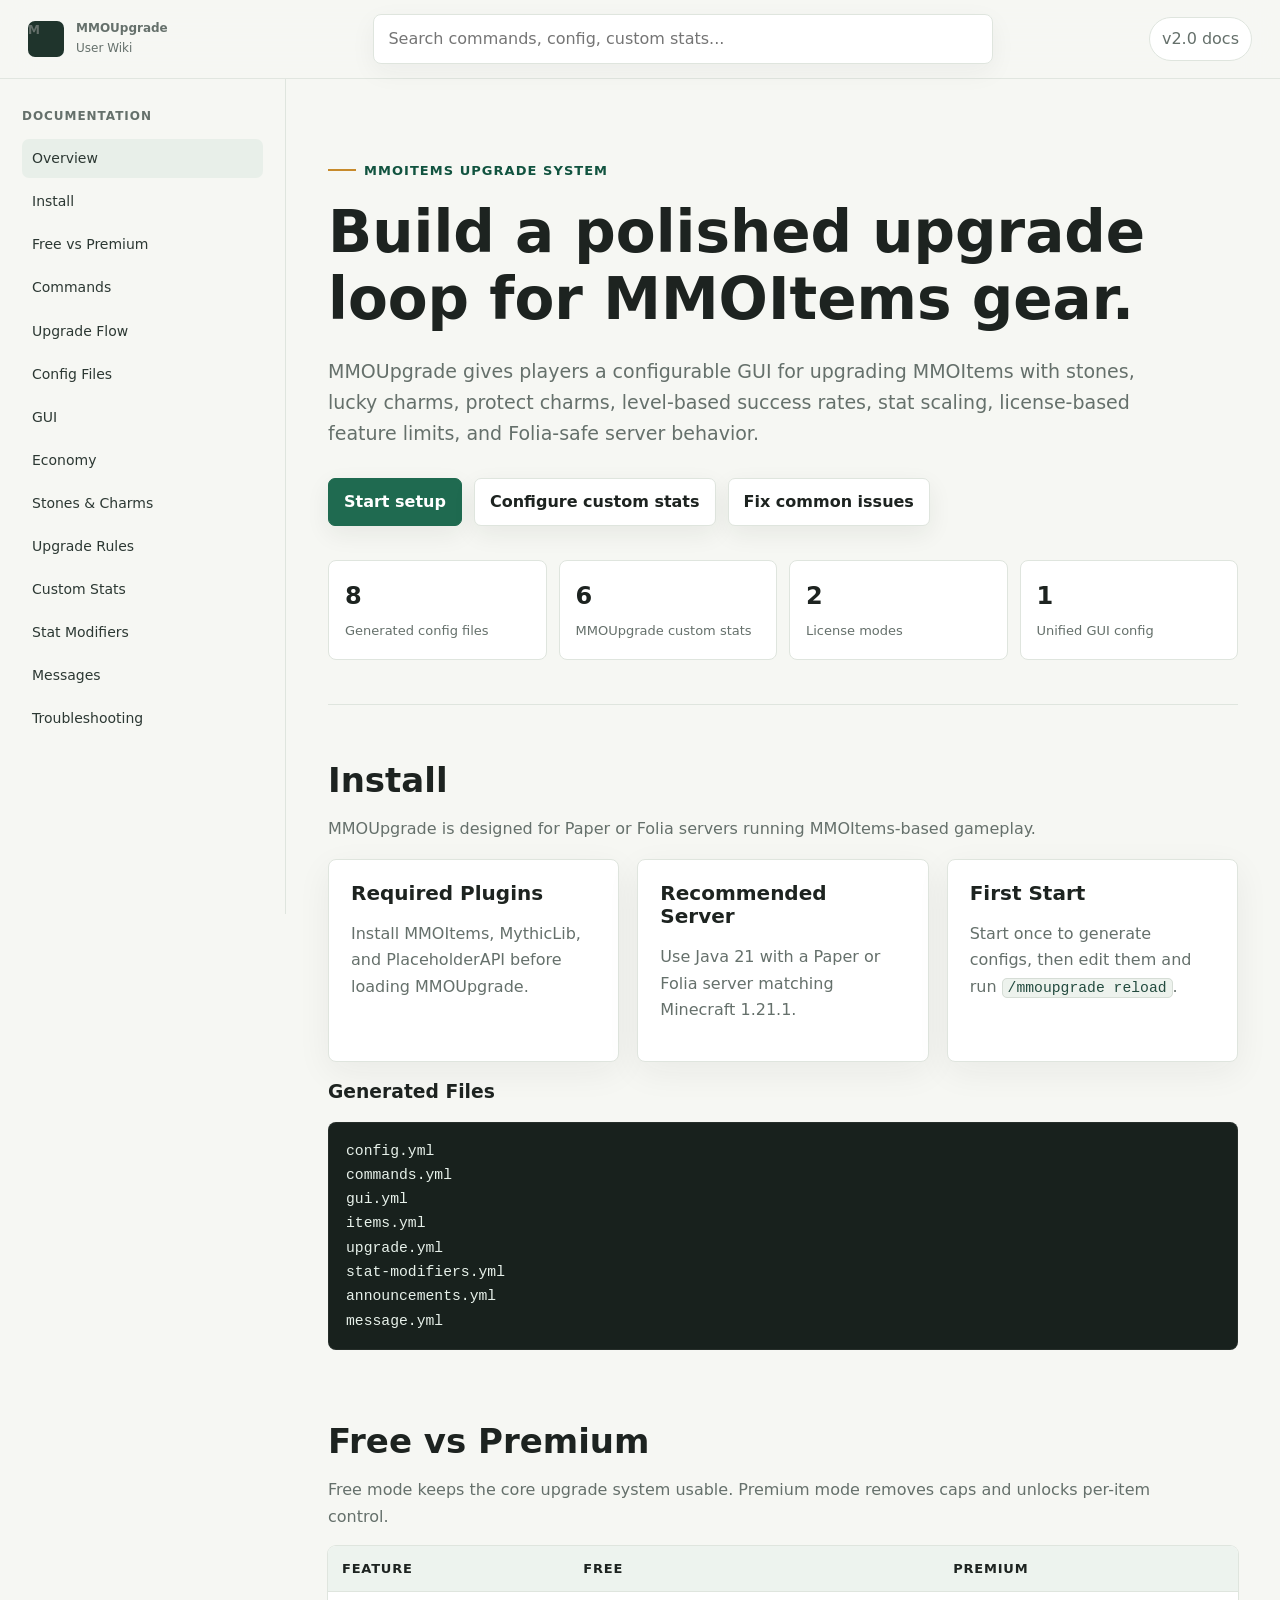
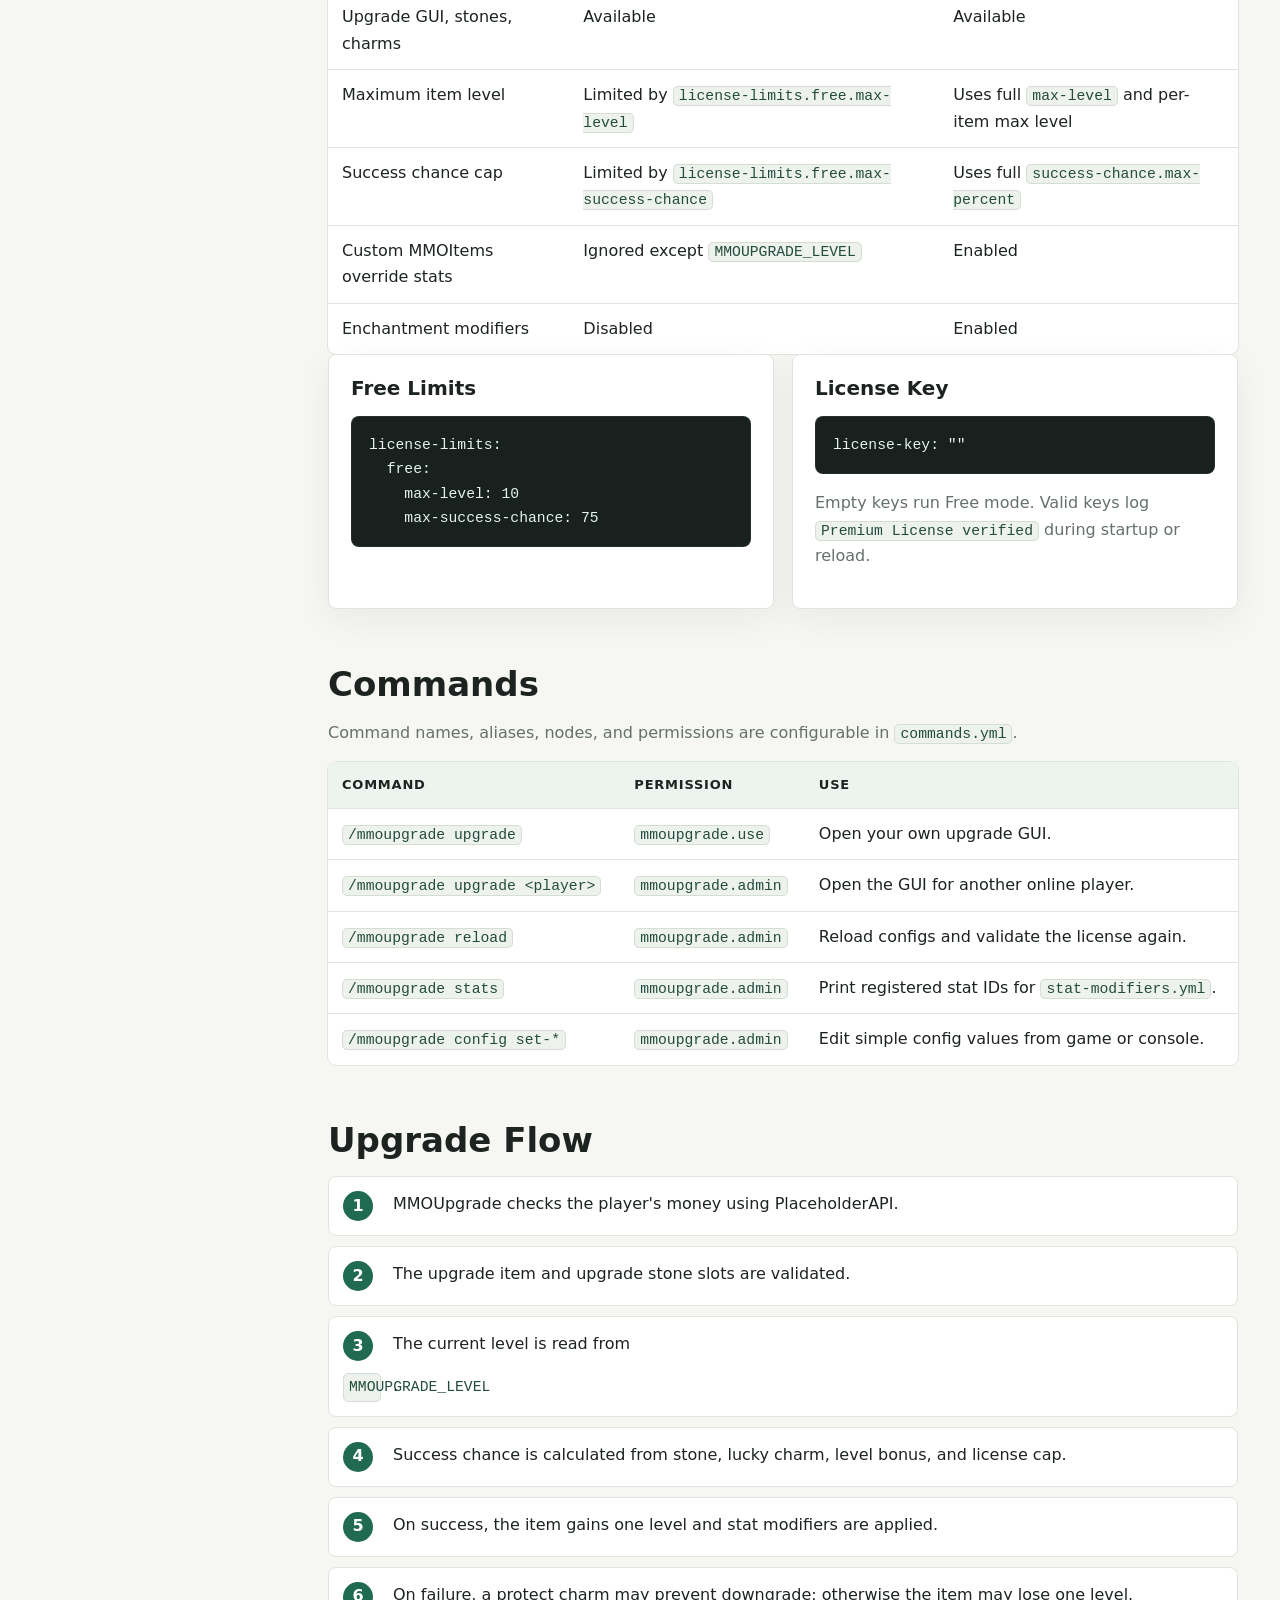
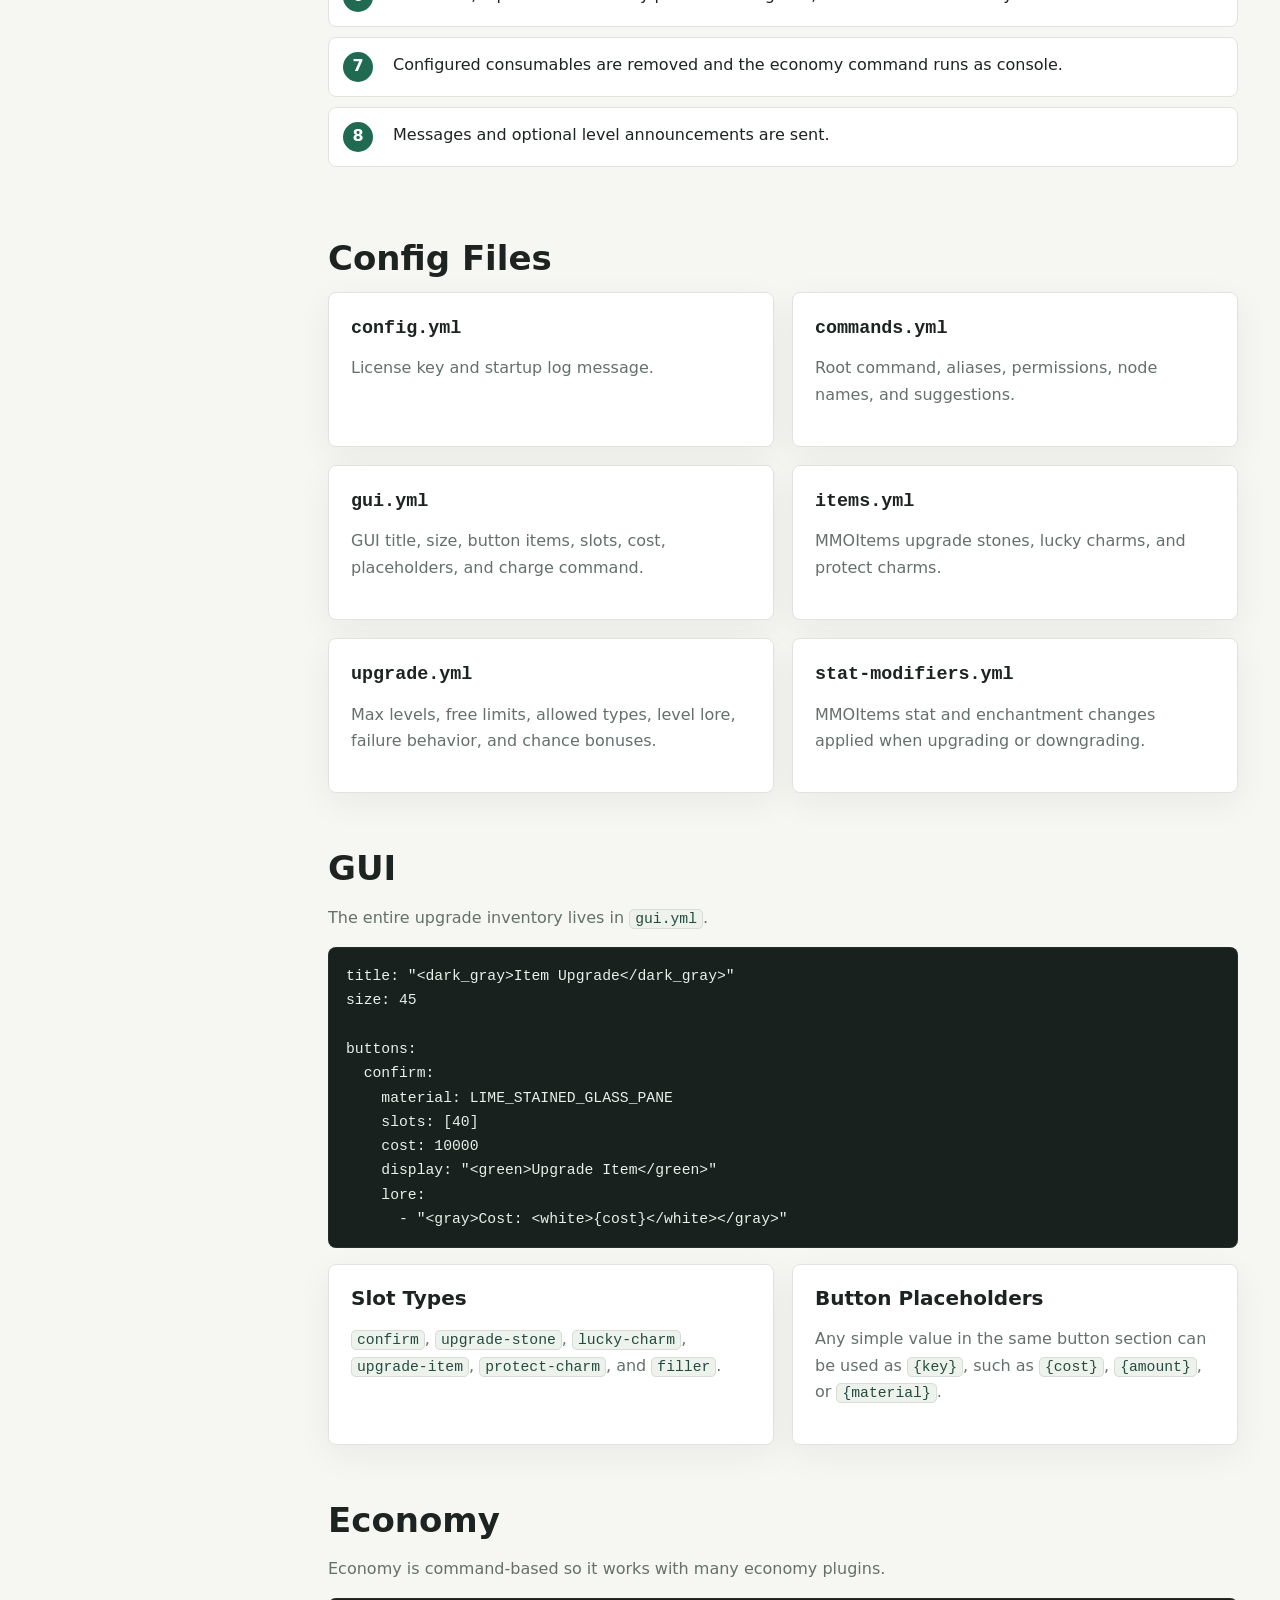
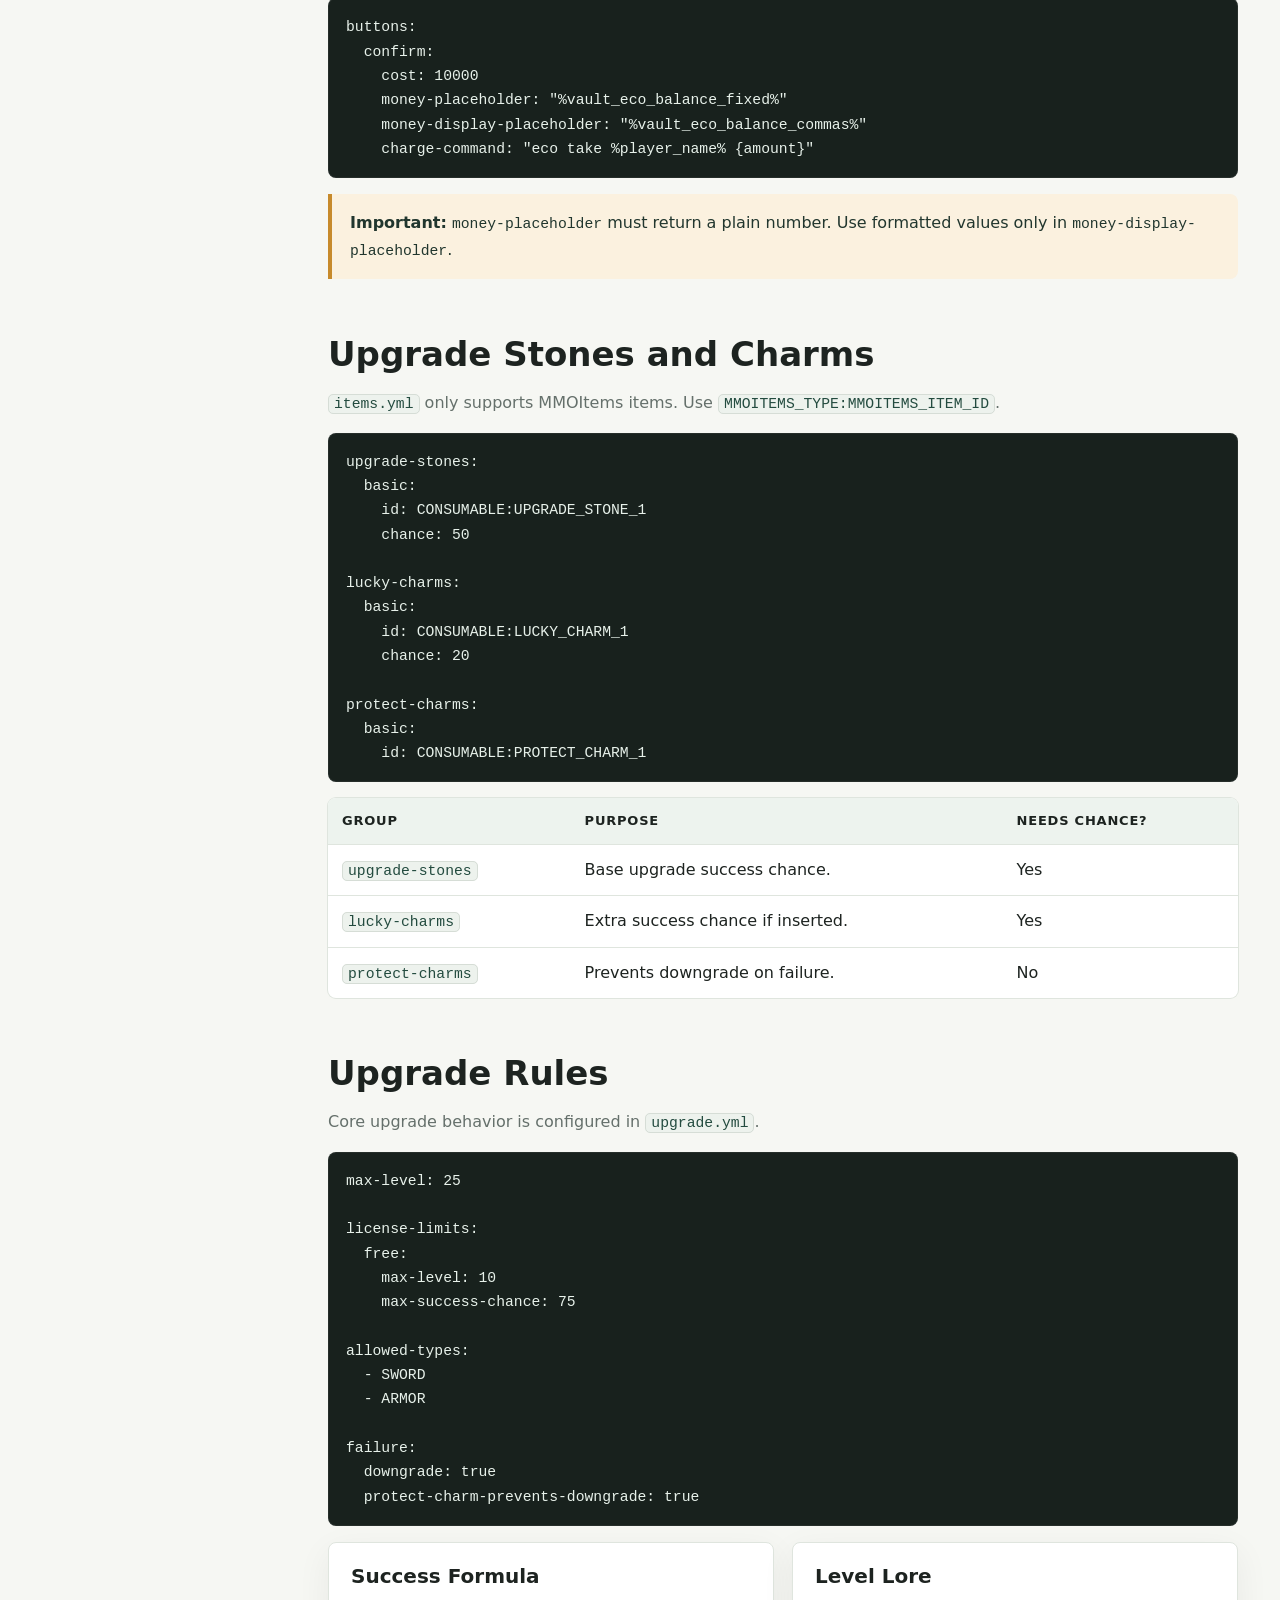
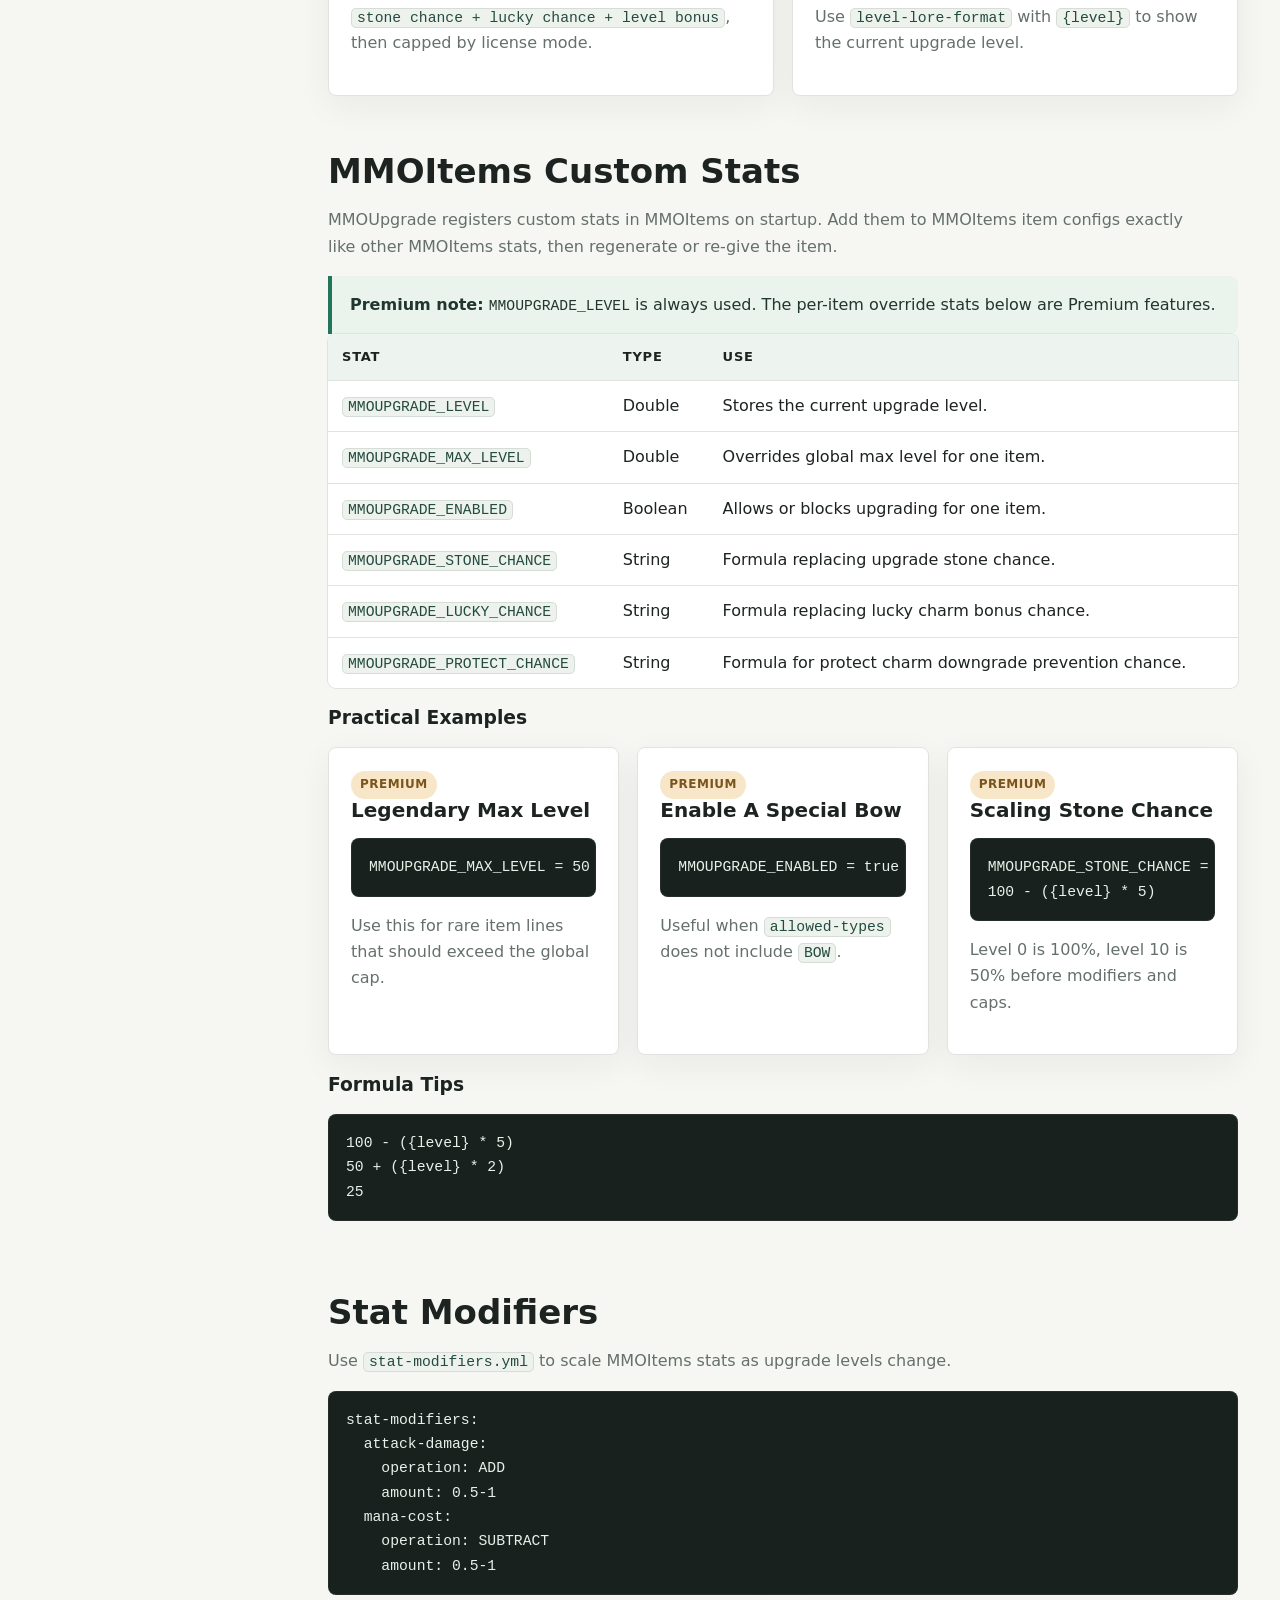
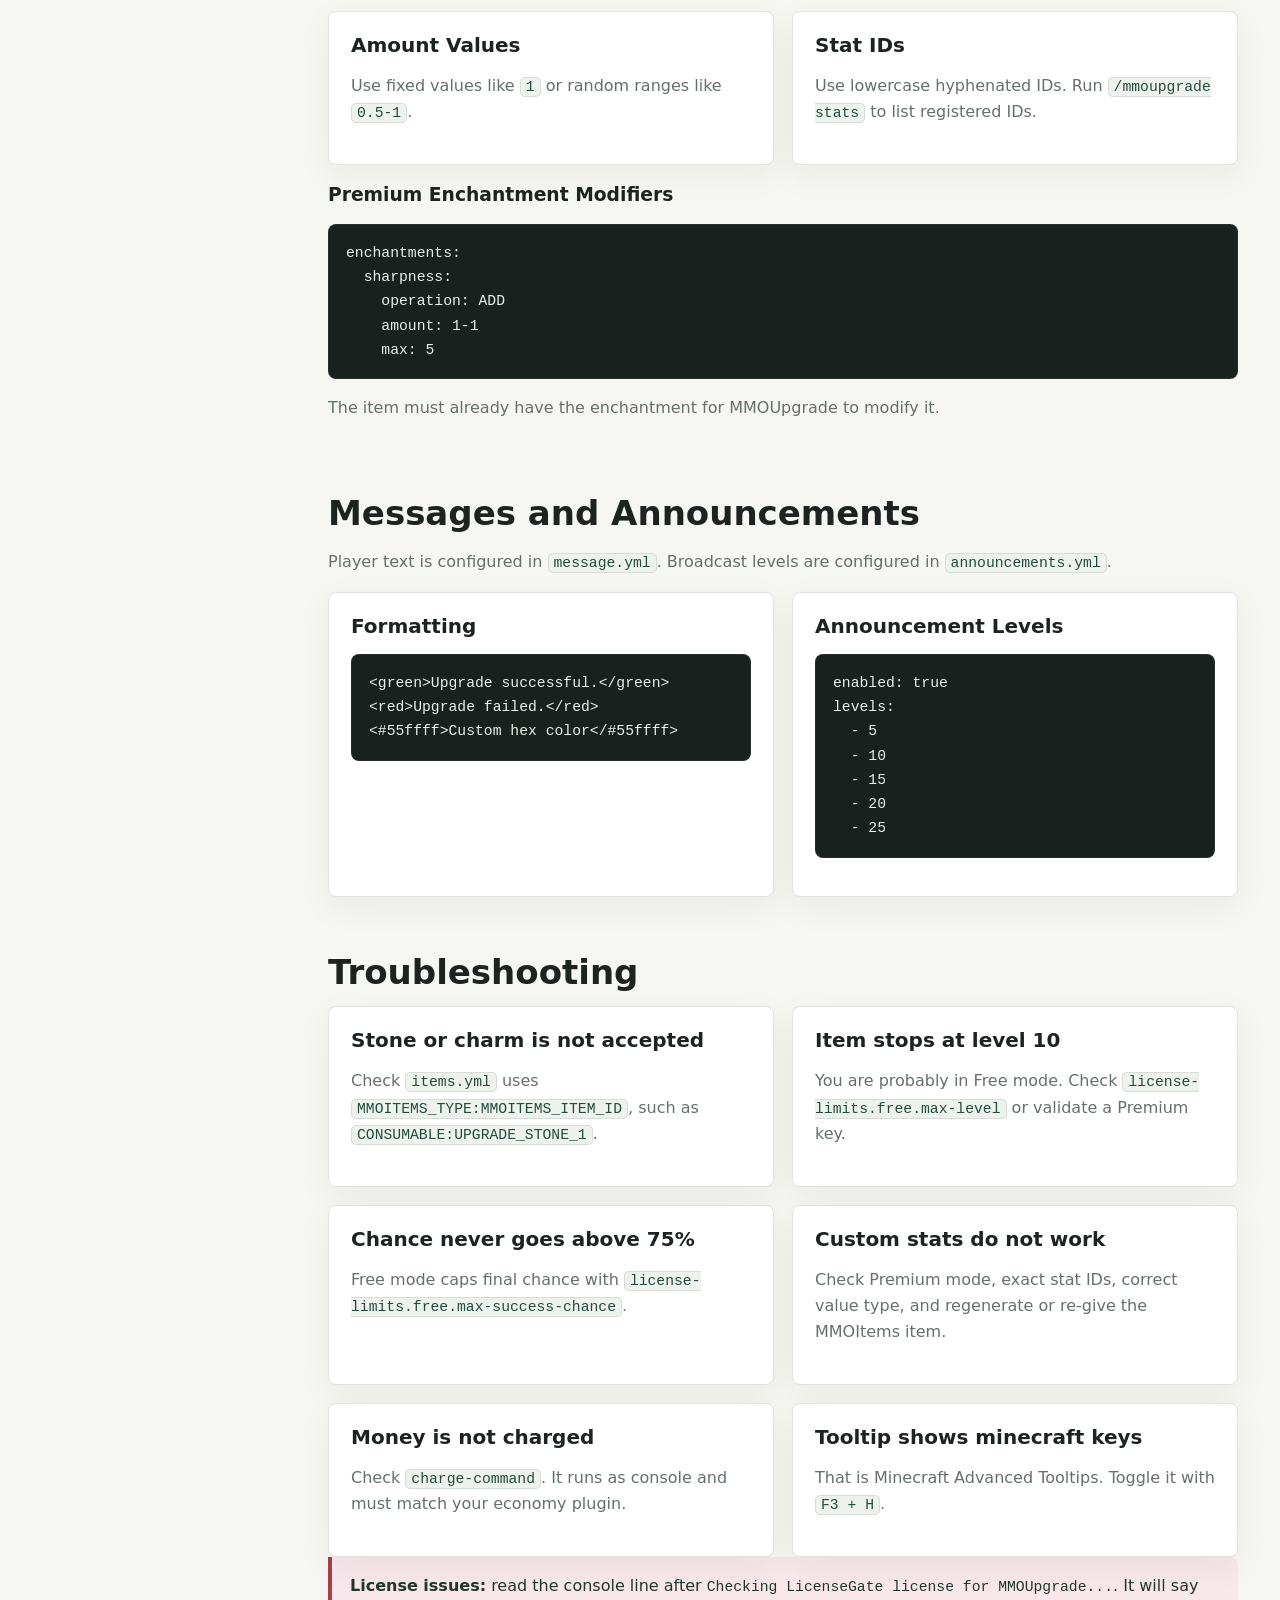
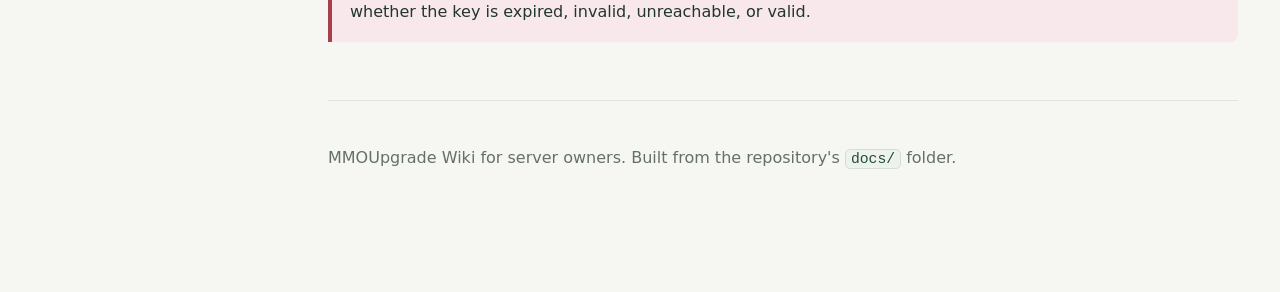
==== docs/index.html @ 3734b948 "Add files via upload" ====
<!doctype html>
<html lang="en">
  <head>
    <meta charset="utf-8" />
    <meta name="viewport" content="width=device-width, initial-scale=1" />
    <title>MMOUpgrade Wiki</title>
    <meta name="description" content="A polished user wiki for MMOUpgrade, the MMOItems upgrade plugin for Paper and Folia." />
    <link rel="stylesheet" href="./styles.css" />
  </head>
  <body>
    <header class="topbar">
      <a class="brand" href="#overview" aria-label="MMOUpgrade Wiki home">
        <span class="mark">M</span>
        <span>
          <strong>MMOUpgrade</strong>
          <span>User Wiki</span>
        </span>
      </a>

      <label class="search">
        <span class="hidden">Search wiki</span>
        <input id="search" type="search" placeholder="Search commands, config, custom stats..." />
      </label>

      <span class="version">v2.0 docs</span>
    </header>

    <div class="layout">
      <aside class="sidebar" aria-label="Wiki navigation">
        <p class="nav-title">Documentation</p>
        <nav class="nav">
          <a href="#overview">Overview</a>
          <a href="#install">Install</a>
          <a href="#license">Free vs Premium</a>
          <a href="#commands">Commands</a>
          <a href="#flow">Upgrade Flow</a>
          <a href="#config">Config Files</a>
          <a href="#gui">GUI</a>
          <a href="#economy">Economy</a>
          <a href="#items">Stones & Charms</a>
          <a href="#rules">Upgrade Rules</a>
          <a href="#custom-stats">Custom Stats</a>
          <a href="#modifiers">Stat Modifiers</a>
          <a href="#messages">Messages</a>
          <a href="#troubleshooting">Troubleshooting</a>
        </nav>
      </aside>

      <main class="content">
        <section id="overview" class="hero" data-search-section>
          <span class="eyebrow">MMOItems Upgrade System</span>
          <h1>Build a polished upgrade loop for MMOItems gear.</h1>
          <p class="lead">
            MMOUpgrade gives players a configurable GUI for upgrading MMOItems with stones, lucky charms,
            protect charms, level-based success rates, stat scaling, license-based feature limits, and Folia-safe
            server behavior.
          </p>
          <div class="hero-actions">
            <a class="button primary" href="#install">Start setup</a>
            <a class="button" href="#custom-stats">Configure custom stats</a>
            <a class="button" href="#troubleshooting">Fix common issues</a>
          </div>

          <div class="statline" aria-label="Feature summary">
            <div class="metric">
              <strong>8</strong>
              <span>Generated config files</span>
            </div>
            <div class="metric">
              <strong>6</strong>
              <span>MMOUpgrade custom stats</span>
            </div>
            <div class="metric">
              <strong>2</strong>
              <span>License modes</span>
            </div>
            <div class="metric">
              <strong>1</strong>
              <span>Unified GUI config</span>
            </div>
          </div>
        </section>

        <section id="install" class="section" data-search-section>
          <h2>Install</h2>
          <p>MMOUpgrade is designed for Paper or Folia servers running MMOItems-based gameplay.</p>

          <div class="grid three">
            <article class="card">
              <h3>Required Plugins</h3>
              <p>Install MMOItems, MythicLib, and PlaceholderAPI before loading MMOUpgrade.</p>
            </article>
            <article class="card">
              <h3>Recommended Server</h3>
              <p>Use Java 21 with a Paper or Folia server matching Minecraft 1.21.1.</p>
            </article>
            <article class="card">
              <h3>First Start</h3>
              <p>Start once to generate configs, then edit them and run <code>/mmoupgrade reload</code>.</p>
            </article>
          </div>

          <h3>Generated Files</h3>
          <pre><code>config.yml
commands.yml
gui.yml
items.yml
upgrade.yml
stat-modifiers.yml
announcements.yml
message.yml</code></pre>
        </section>

        <section id="license" class="section" data-search-section>
          <h2>Free vs Premium</h2>
          <p>Free mode keeps the core upgrade system usable. Premium mode removes caps and unlocks per-item control.</p>

          <table class="feature-table">
            <thead>
              <tr>
                <th>Feature</th>
                <th>Free</th>
                <th>Premium</th>
              </tr>
            </thead>
            <tbody>
              <tr>
                <td>Upgrade GUI, stones, charms</td>
                <td>Available</td>
                <td>Available</td>
              </tr>
              <tr>
                <td>Maximum item level</td>
                <td>Limited by <code>license-limits.free.max-level</code></td>
                <td>Uses full <code>max-level</code> and per-item max level</td>
              </tr>
              <tr>
                <td>Success chance cap</td>
                <td>Limited by <code>license-limits.free.max-success-chance</code></td>
                <td>Uses full <code>success-chance.max-percent</code></td>
              </tr>
              <tr>
                <td>Custom MMOItems override stats</td>
                <td>Ignored except <code>MMOUPGRADE_LEVEL</code></td>
                <td>Enabled</td>
              </tr>
              <tr>
                <td>Enchantment modifiers</td>
                <td>Disabled</td>
                <td>Enabled</td>
              </tr>
            </tbody>
          </table>

          <div class="grid two">
            <div class="card">
              <h3>Free Limits</h3>
              <pre><code>license-limits:
  free:
    max-level: 10
    max-success-chance: 75</code></pre>
            </div>
            <div class="card">
              <h3>License Key</h3>
              <pre><code>license-key: ""</code></pre>
              <p>Empty keys run Free mode. Valid keys log <code>Premium License verified</code> during startup or reload.</p>
            </div>
          </div>
        </section>

        <section id="commands" class="section" data-search-section>
          <h2>Commands</h2>
          <p>Command names, aliases, nodes, and permissions are configurable in <code>commands.yml</code>.</p>

          <table>
            <thead>
              <tr>
                <th>Command</th>
                <th>Permission</th>
                <th>Use</th>
              </tr>
            </thead>
            <tbody>
              <tr>
                <td><code>/mmoupgrade upgrade</code></td>
                <td><code>mmoupgrade.use</code></td>
                <td>Open your own upgrade GUI.</td>
              </tr>
              <tr>
                <td><code>/mmoupgrade upgrade &lt;player&gt;</code></td>
                <td><code>mmoupgrade.admin</code></td>
                <td>Open the GUI for another online player.</td>
              </tr>
              <tr>
                <td><code>/mmoupgrade reload</code></td>
                <td><code>mmoupgrade.admin</code></td>
                <td>Reload configs and validate the license again.</td>
              </tr>
              <tr>
                <td><code>/mmoupgrade stats</code></td>
                <td><code>mmoupgrade.admin</code></td>
                <td>Print registered stat IDs for <code>stat-modifiers.yml</code>.</td>
              </tr>
              <tr>
                <td><code>/mmoupgrade config set-*</code></td>
                <td><code>mmoupgrade.admin</code></td>
                <td>Edit simple config values from game or console.</td>
              </tr>
            </tbody>
          </table>
        </section>

        <section id="flow" class="section" data-search-section>
          <h2>Upgrade Flow</h2>
          <ol class="flow">
            <li>MMOUpgrade checks the player's money using PlaceholderAPI.</li>
            <li>The upgrade item and upgrade stone slots are validated.</li>
            <li>The current level is read from <code>MMOUPGRADE_LEVEL</code>.</li>
            <li>Success chance is calculated from stone, lucky charm, level bonus, and license cap.</li>
            <li>On success, the item gains one level and stat modifiers are applied.</li>
            <li>On failure, a protect charm may prevent downgrade; otherwise the item may lose one level.</li>
            <li>Configured consumables are removed and the economy command runs as console.</li>
            <li>Messages and optional level announcements are sent.</li>
          </ol>
        </section>

        <section id="config" class="section" data-search-section>
          <h2>Config Files</h2>
          <div class="grid two">
            <article class="card"><h3><code>config.yml</code></h3><p>License key and startup log message.</p></article>
            <article class="card"><h3><code>commands.yml</code></h3><p>Root command, aliases, permissions, node names, and suggestions.</p></article>
            <article class="card"><h3><code>gui.yml</code></h3><p>GUI title, size, button items, slots, cost, placeholders, and charge command.</p></article>
            <article class="card"><h3><code>items.yml</code></h3><p>MMOItems upgrade stones, lucky charms, and protect charms.</p></article>
            <article class="card"><h3><code>upgrade.yml</code></h3><p>Max levels, free limits, allowed types, level lore, failure behavior, and chance bonuses.</p></article>
            <article class="card"><h3><code>stat-modifiers.yml</code></h3><p>MMOItems stat and enchantment changes applied when upgrading or downgrading.</p></article>
          </div>
        </section>

        <section id="gui" class="section" data-search-section>
          <h2>GUI</h2>
          <p>The entire upgrade inventory lives in <code>gui.yml</code>.</p>
          <pre><code>title: "&lt;dark_gray&gt;Item Upgrade&lt;/dark_gray&gt;"
size: 45

buttons:
  confirm:
    material: LIME_STAINED_GLASS_PANE
    slots: [40]
    cost: 10000
    display: "&lt;green&gt;Upgrade Item&lt;/green&gt;"
    lore:
      - "&lt;gray&gt;Cost: &lt;white&gt;{cost}&lt;/white&gt;&lt;/gray&gt;"</code></pre>

          <div class="grid two">
            <article class="card">
              <h3>Slot Types</h3>
              <p><code>confirm</code>, <code>upgrade-stone</code>, <code>lucky-charm</code>, <code>upgrade-item</code>, <code>protect-charm</code>, and <code>filler</code>.</p>
            </article>
            <article class="card">
              <h3>Button Placeholders</h3>
              <p>Any simple value in the same button section can be used as <code>{key}</code>, such as <code>{cost}</code>, <code>{amount}</code>, or <code>{material}</code>.</p>
            </article>
          </div>
        </section>

        <section id="economy" class="section" data-search-section>
          <h2>Economy</h2>
          <p>Economy is command-based so it works with many economy plugins.</p>
          <pre><code>buttons:
  confirm:
    cost: 10000
    money-placeholder: "%vault_eco_balance_fixed%"
    money-display-placeholder: "%vault_eco_balance_commas%"
    charge-command: "eco take %player_name% {amount}"</code></pre>
          <div class="callout gold">
            <strong>Important:</strong> <code>money-placeholder</code> must return a plain number. Use formatted values
            only in <code>money-display-placeholder</code>.
          </div>
        </section>

        <section id="items" class="section" data-search-section>
          <h2>Upgrade Stones and Charms</h2>
          <p><code>items.yml</code> only supports MMOItems items. Use <code>MMOITEMS_TYPE:MMOITEMS_ITEM_ID</code>.</p>
          <pre><code>upgrade-stones:
  basic:
    id: CONSUMABLE:UPGRADE_STONE_1
    chance: 50

lucky-charms:
  basic:
    id: CONSUMABLE:LUCKY_CHARM_1
    chance: 20

protect-charms:
  basic:
    id: CONSUMABLE:PROTECT_CHARM_1</code></pre>

          <table>
            <thead><tr><th>Group</th><th>Purpose</th><th>Needs Chance?</th></tr></thead>
            <tbody>
              <tr><td><code>upgrade-stones</code></td><td>Base upgrade success chance.</td><td>Yes</td></tr>
              <tr><td><code>lucky-charms</code></td><td>Extra success chance if inserted.</td><td>Yes</td></tr>
              <tr><td><code>protect-charms</code></td><td>Prevents downgrade on failure.</td><td>No</td></tr>
            </tbody>
          </table>
        </section>

        <section id="rules" class="section" data-search-section>
          <h2>Upgrade Rules</h2>
          <p>Core upgrade behavior is configured in <code>upgrade.yml</code>.</p>
          <pre><code>max-level: 25

license-limits:
  free:
    max-level: 10
    max-success-chance: 75

allowed-types:
  - SWORD
  - ARMOR

failure:
  downgrade: true
  protect-charm-prevents-downgrade: true</code></pre>
          <div class="grid two">
            <div class="card"><h3>Success Formula</h3><p><code>stone chance + lucky chance + level bonus</code>, then capped by license mode.</p></div>
            <div class="card"><h3>Level Lore</h3><p>Use <code>level-lore-format</code> with <code>{level}</code> to show the current upgrade level.</p></div>
          </div>
        </section>

        <section id="custom-stats" class="section" data-search-section>
          <h2>MMOItems Custom Stats</h2>
          <p>MMOUpgrade registers custom stats in MMOItems on startup. Add them to MMOItems item configs exactly like other MMOItems stats, then regenerate or re-give the item.</p>
          <div class="callout">
            <strong>Premium note:</strong> <code>MMOUPGRADE_LEVEL</code> is always used. The per-item override stats below are Premium features.
          </div>

          <table>
            <thead><tr><th>Stat</th><th>Type</th><th>Use</th></tr></thead>
            <tbody>
              <tr><td><code>MMOUPGRADE_LEVEL</code></td><td>Double</td><td>Stores the current upgrade level.</td></tr>
              <tr><td><code>MMOUPGRADE_MAX_LEVEL</code></td><td>Double</td><td>Overrides global max level for one item.</td></tr>
              <tr><td><code>MMOUPGRADE_ENABLED</code></td><td>Boolean</td><td>Allows or blocks upgrading for one item.</td></tr>
              <tr><td><code>MMOUPGRADE_STONE_CHANCE</code></td><td>String</td><td>Formula replacing upgrade stone chance.</td></tr>
              <tr><td><code>MMOUPGRADE_LUCKY_CHANCE</code></td><td>String</td><td>Formula replacing lucky charm bonus chance.</td></tr>
              <tr><td><code>MMOUPGRADE_PROTECT_CHANCE</code></td><td>String</td><td>Formula for protect charm downgrade prevention chance.</td></tr>
            </tbody>
          </table>

          <h3>Practical Examples</h3>
          <div class="grid three">
            <article class="card">
              <span class="badge">Premium</span>
              <h3>Legendary Max Level</h3>
              <pre><code>MMOUPGRADE_MAX_LEVEL = 50</code></pre>
              <p>Use this for rare item lines that should exceed the global cap.</p>
            </article>
            <article class="card">
              <span class="badge">Premium</span>
              <h3>Enable A Special Bow</h3>
              <pre><code>MMOUPGRADE_ENABLED = true</code></pre>
              <p>Useful when <code>allowed-types</code> does not include <code>BOW</code>.</p>
            </article>
            <article class="card">
              <span class="badge">Premium</span>
              <h3>Scaling Stone Chance</h3>
              <pre><code>MMOUPGRADE_STONE_CHANCE =
100 - ({level} * 5)</code></pre>
              <p>Level 0 is 100%, level 10 is 50% before modifiers and caps.</p>
            </article>
          </div>

          <h3>Formula Tips</h3>
          <pre><code>100 - ({level} * 5)
50 + ({level} * 2)
25</code></pre>
        </section>

        <section id="modifiers" class="section" data-search-section>
          <h2>Stat Modifiers</h2>
          <p>Use <code>stat-modifiers.yml</code> to scale MMOItems stats as upgrade levels change.</p>
          <pre><code>stat-modifiers:
  attack-damage:
    operation: ADD
    amount: 0.5-1
  mana-cost:
    operation: SUBTRACT
    amount: 0.5-1</code></pre>
          <div class="grid two">
            <article class="card"><h3>Amount Values</h3><p>Use fixed values like <code>1</code> or random ranges like <code>0.5-1</code>.</p></article>
            <article class="card"><h3>Stat IDs</h3><p>Use lowercase hyphenated IDs. Run <code>/mmoupgrade stats</code> to list registered IDs.</p></article>
          </div>
          <h3>Premium Enchantment Modifiers</h3>
          <pre><code>enchantments:
  sharpness:
    operation: ADD
    amount: 1-1
    max: 5</code></pre>
          <p>The item must already have the enchantment for MMOUpgrade to modify it.</p>
        </section>

        <section id="messages" class="section" data-search-section>
          <h2>Messages and Announcements</h2>
          <p>Player text is configured in <code>message.yml</code>. Broadcast levels are configured in <code>announcements.yml</code>.</p>
          <div class="grid two">
            <div class="card">
              <h3>Formatting</h3>
              <pre><code>&lt;green&gt;Upgrade successful.&lt;/green&gt;
&lt;red&gt;Upgrade failed.&lt;/red&gt;
&lt;#55ffff&gt;Custom hex color&lt;/#55ffff&gt;</code></pre>
            </div>
            <div class="card">
              <h3>Announcement Levels</h3>
              <pre><code>enabled: true
levels:
  - 5
  - 10
  - 15
  - 20
  - 25</code></pre>
            </div>
          </div>
        </section>

        <section id="troubleshooting" class="section" data-search-section>
          <h2>Troubleshooting</h2>
          <div class="grid two">
            <article class="card"><h3>Stone or charm is not accepted</h3><p>Check <code>items.yml</code> uses <code>MMOITEMS_TYPE:MMOITEMS_ITEM_ID</code>, such as <code>CONSUMABLE:UPGRADE_STONE_1</code>.</p></article>
            <article class="card"><h3>Item stops at level 10</h3><p>You are probably in Free mode. Check <code>license-limits.free.max-level</code> or validate a Premium key.</p></article>
            <article class="card"><h3>Chance never goes above 75%</h3><p>Free mode caps final chance with <code>license-limits.free.max-success-chance</code>.</p></article>
            <article class="card"><h3>Custom stats do not work</h3><p>Check Premium mode, exact stat IDs, correct value type, and regenerate or re-give the MMOItems item.</p></article>
            <article class="card"><h3>Money is not charged</h3><p>Check <code>charge-command</code>. It runs as console and must match your economy plugin.</p></article>
            <article class="card"><h3>Tooltip shows minecraft keys</h3><p>That is Minecraft Advanced Tooltips. Toggle it with <code>F3 + H</code>.</p></article>
          </div>
          <div class="callout rose">
            <strong>License issues:</strong> read the console line after <code>Checking LicenseGate license for MMOUpgrade...</code>.
            It will say whether the key is expired, invalid, unreachable, or valid.
          </div>
        </section>

        <footer class="footer">
          <p>MMOUpgrade Wiki for server owners. Built from the repository's <code>docs/</code> folder.</p>
        </footer>
      </main>
    </div>

    <script src="./wiki.js"></script>
  </body>
</html>
---- docs/styles.css ----
:root {
  --bg: #f6f7f3;
  --paper: #ffffff;
  --ink: #1d2320;
  --muted: #65706b;
  --line: #dfe5de;
  --green: #22745a;
  --green-2: #11533f;
  --gold: #c78a2b;
  --rose: #a6404c;
  --code-bg: #18211d;
  --code-ink: #e7f1ea;
  --radius: 8px;
}

* {
  box-sizing: border-box;
}

html {
  scroll-behavior: smooth;
}

body {
  margin: 0;
  background: var(--bg);
  color: var(--ink);
  font-family: Inter, ui-sans-serif, system-ui, -apple-system, BlinkMacSystemFont, "Segoe UI", sans-serif;
  line-height: 1.65;
}

a {
  color: var(--green-2);
  text-decoration: none;
}

a:hover {
  text-decoration: underline;
}

.topbar {
  position: sticky;
  top: 0;
  z-index: 20;
  display: flex;
  align-items: center;
  justify-content: space-between;
  gap: 18px;
  padding: 14px 28px;
  border-bottom: 1px solid rgba(223, 229, 222, 0.9);
  background: rgba(246, 247, 243, 0.92);
  backdrop-filter: blur(16px);
}

.brand {
  display: flex;
  align-items: center;
  gap: 12px;
  min-width: 190px;
}

.mark {
  display: grid;
  place-items: center;
  width: 36px;
  height: 36px;
  border-radius: 7px;
  background: #1f342c;
  color: #f4d78d;
  font-weight: 800;
}

.brand strong,
.brand span {
  display: block;
}

.brand span {
  color: var(--muted);
  font-size: 12px;
}

.search {
  flex: 1;
  max-width: 620px;
}

.search input {
  width: 100%;
  border: 1px solid var(--line);
  border-radius: var(--radius);
  background: var(--paper);
  color: var(--ink);
  font: inherit;
  padding: 11px 14px;
  outline: none;
  box-shadow: 0 8px 26px rgba(30, 42, 35, 0.05);
}

.version {
  border: 1px solid var(--line);
  border-radius: 999px;
  padding: 8px 12px;
  color: var(--muted);
  background: var(--paper);
  white-space: nowrap;
}

.layout {
  display: grid;
  grid-template-columns: 286px minmax(0, 1fr);
  max-width: 1440px;
  margin: 0 auto;
}

.sidebar {
  position: sticky;
  top: 65px;
  height: calc(100vh - 65px);
  padding: 28px 22px;
  border-right: 1px solid var(--line);
  overflow: auto;
}

.nav-title {
  margin: 0 0 12px;
  color: var(--muted);
  font-size: 12px;
  font-weight: 700;
  letter-spacing: 0.08em;
  text-transform: uppercase;
}

.nav {
  display: grid;
  gap: 4px;
}

.nav a {
  display: block;
  border-radius: 7px;
  padding: 8px 10px;
  color: #2c3833;
  font-size: 14px;
}

.nav a:hover,
.nav a.active {
  background: #e8efe9;
  text-decoration: none;
}

.content {
  min-width: 0;
  padding: 0 42px 80px;
}

.hero {
  padding: 74px 0 44px;
  border-bottom: 1px solid var(--line);
}

.eyebrow {
  display: inline-flex;
  align-items: center;
  gap: 8px;
  margin-bottom: 18px;
  color: var(--green-2);
  font-size: 13px;
  font-weight: 800;
  letter-spacing: 0.08em;
  text-transform: uppercase;
}

.eyebrow::before {
  content: "";
  width: 28px;
  height: 2px;
  background: var(--gold);
}

h1,
h2,
h3 {
  line-height: 1.16;
}

h1 {
  max-width: 920px;
  margin: 0;
  font-size: 58px;
}

.lead {
  max-width: 820px;
  margin: 22px 0 0;
  color: var(--muted);
  font-size: 19px;
}

.hero-actions {
  display: flex;
  flex-wrap: wrap;
  gap: 12px;
  margin-top: 28px;
}

.button {
  display: inline-flex;
  align-items: center;
  justify-content: center;
  min-height: 42px;
  border-radius: 7px;
  padding: 10px 15px;
  border: 1px solid var(--line);
  background: var(--paper);
  color: var(--ink);
  font-weight: 700;
  box-shadow: 0 8px 24px rgba(30, 42, 35, 0.07);
}

.button.primary {
  border-color: #1f6a50;
  background: #1f6a50;
  color: white;
}

.button:hover {
  text-decoration: none;
  transform: translateY(-1px);
}

.section {
  padding: 56px 0 0;
}

.section > h2 {
  margin: 0 0 14px;
  font-size: 34px;
}

.section > p {
  max-width: 860px;
  color: var(--muted);
}

.grid {
  display: grid;
  gap: 18px;
}

.grid.two {
  grid-template-columns: repeat(2, minmax(0, 1fr));
}

.grid.three {
  grid-template-columns: repeat(3, minmax(0, 1fr));
}

.card {
  border: 1px solid var(--line);
  border-radius: var(--radius);
  background: var(--paper);
  padding: 22px;
  box-shadow: 0 10px 35px rgba(30, 42, 35, 0.06);
}

.card h3 {
  margin: 0 0 10px;
  font-size: 20px;
}

.card p {
  color: var(--muted);
}

.statline {
  display: grid;
  grid-template-columns: repeat(4, minmax(0, 1fr));
  gap: 12px;
  margin-top: 34px;
}

.metric {
  border: 1px solid var(--line);
  border-radius: var(--radius);
  background: var(--paper);
  padding: 16px;
}

.metric strong {
  display: block;
  font-size: 24px;
}

.metric span {
  color: var(--muted);
  font-size: 13px;
}

.callout {
  border-left: 4px solid var(--green);
  border-radius: 0 var(--radius) var(--radius) 0;
  background: #eaf3ec;
  padding: 16px 18px;
  color: #21362e;
}

.callout.gold {
  border-left-color: var(--gold);
  background: #fbf1df;
}

.callout.rose {
  border-left-color: var(--rose);
  background: #f9e8eb;
}

pre {
  margin: 16px 0;
  border-radius: var(--radius);
  background: var(--code-bg);
  color: var(--code-ink);
  overflow: auto;
  padding: 17px 18px;
  box-shadow: inset 0 0 0 1px rgba(255, 255, 255, 0.06);
}

code {
  font-family: "JetBrains Mono", "Cascadia Code", Consolas, monospace;
  font-size: 0.92em;
}

p code,
li code,
td code {
  border: 1px solid #d6ddd6;
  border-radius: 5px;
  background: #edf2ed;
  padding: 1px 5px;
  color: #234b3f;
}

table {
  width: 100%;
  border-collapse: collapse;
  border-radius: var(--radius);
  background: var(--paper);
  box-shadow: 0 0 0 1px var(--line);
  overflow: hidden;
}

th,
td {
  border-bottom: 1px solid var(--line);
  padding: 12px 14px;
  text-align: left;
  vertical-align: top;
}

th {
  background: #edf3ee;
  font-size: 13px;
  text-transform: uppercase;
  letter-spacing: 0.06em;
}

tr:last-child td {
  border-bottom: 0;
}

.flow {
  counter-reset: flow;
  display: grid;
  gap: 10px;
  padding: 0;
  list-style: none;
}

.flow li {
  counter-increment: flow;
  display: grid;
  grid-template-columns: 38px 1fr;
  gap: 12px;
  border: 1px solid var(--line);
  border-radius: var(--radius);
  background: var(--paper);
  padding: 14px;
}

.flow li::before {
  content: counter(flow);
  display: grid;
  place-items: center;
  width: 30px;
  height: 30px;
  border-radius: 50%;
  background: #1f6a50;
  color: white;
  font-weight: 800;
}

.badge {
  display: inline-flex;
  border-radius: 999px;
  background: #f7e7c8;
  color: #7a531d;
  padding: 4px 9px;
  font-size: 12px;
  font-weight: 800;
  letter-spacing: 0.04em;
  text-transform: uppercase;
}

.footer {
  margin-top: 58px;
  border-top: 1px solid var(--line);
  padding: 28px 0;
  color: var(--muted);
}

.hidden {
  display: none !important;
}

@media (max-width: 980px) {
  .topbar {
    flex-wrap: wrap;
  }

  .layout {
    display: block;
  }

  .sidebar {
    position: static;
    height: auto;
    border-right: 0;
    border-bottom: 1px solid var(--line);
    padding: 18px 22px;
  }

  .nav {
    grid-template-columns: repeat(2, minmax(0, 1fr));
  }

  .content {
    padding: 0 22px 60px;
  }

  h1 {
    font-size: 42px;
  }

  .grid.two,
  .grid.three,
  .statline {
    grid-template-columns: 1fr;
  }
}

@media (max-width: 560px) {
  .topbar {
    padding: 12px 16px;
  }

  .version {
    display: none;
  }

  .nav {
    grid-template-columns: 1fr;
  }

  h1 {
    font-size: 34px;
  }

  .section > h2 {
    font-size: 28px;
  }
}
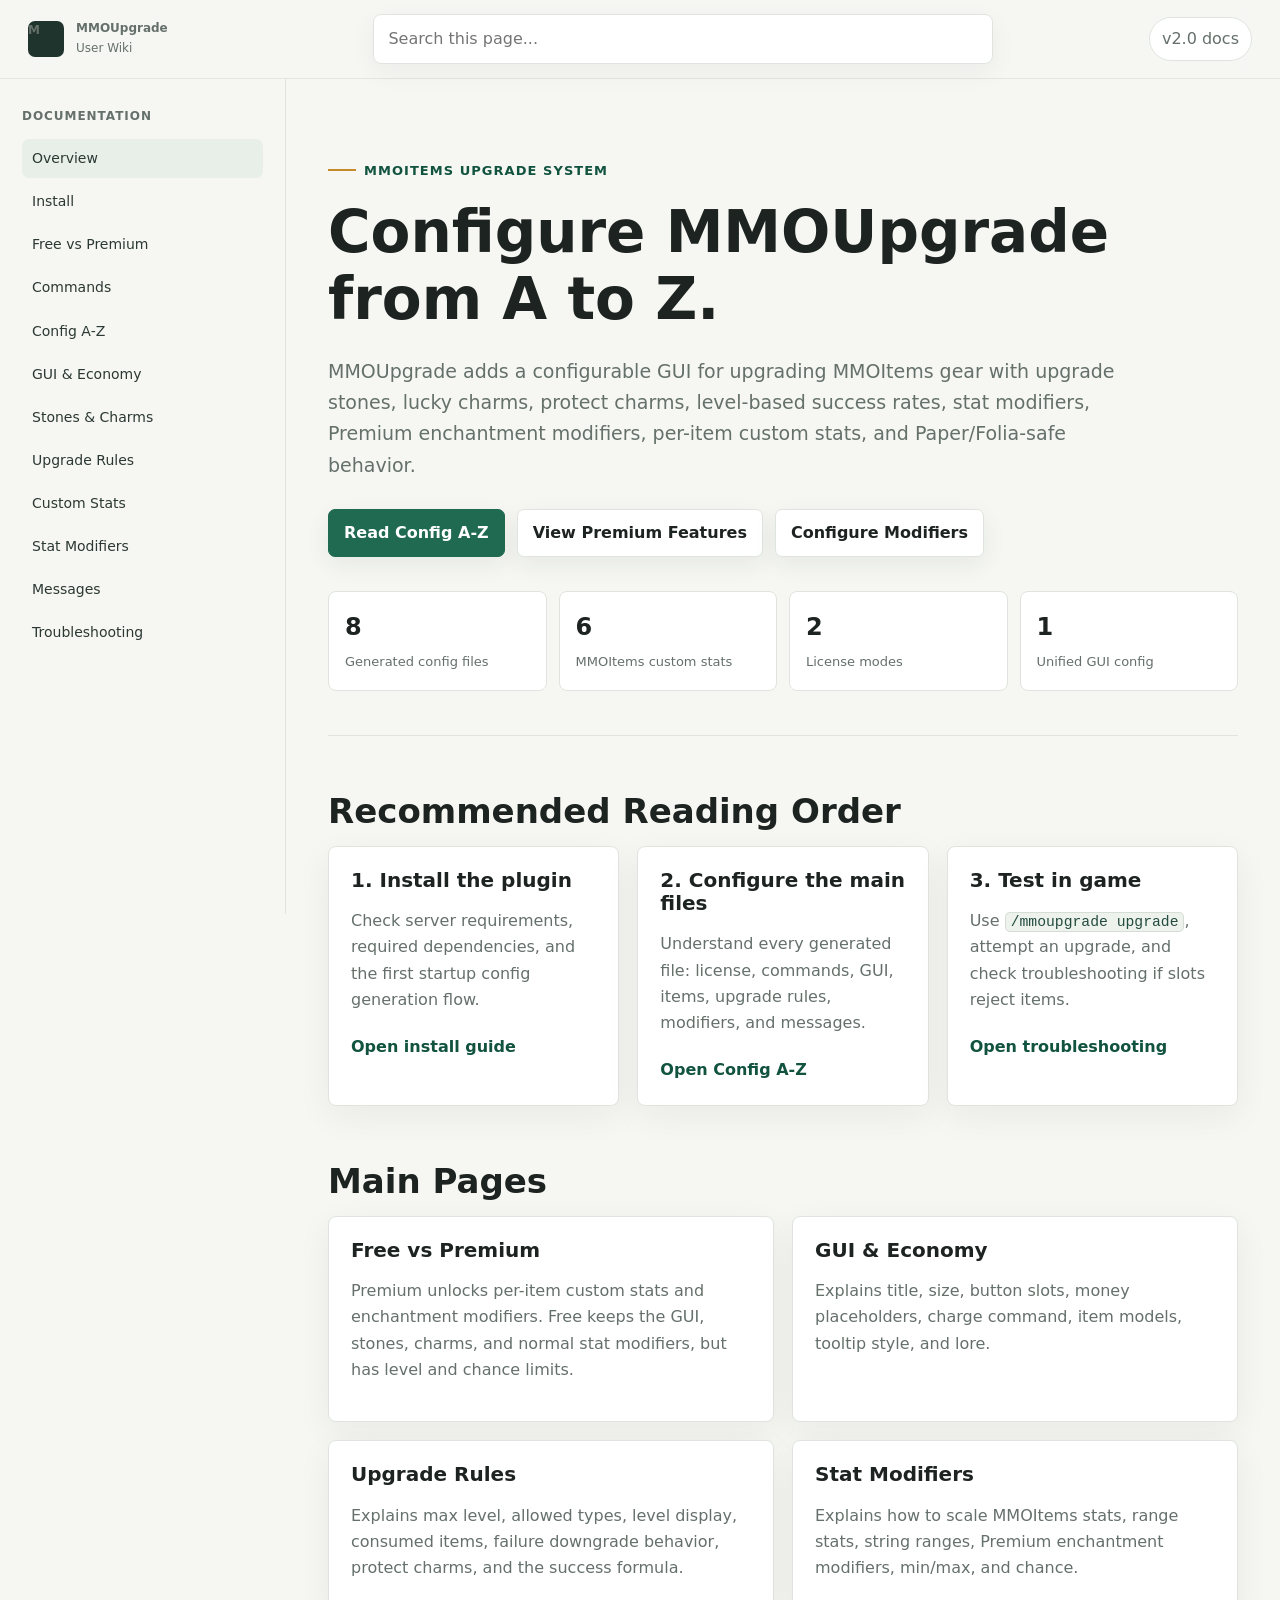
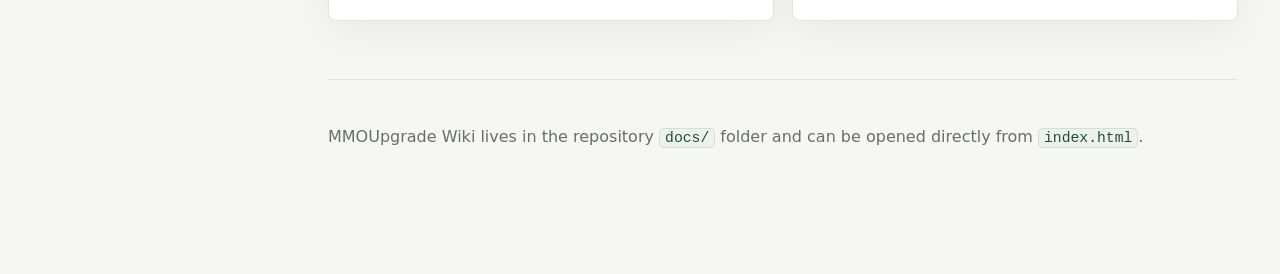
==== commit 09e2c38e: "wiki" ====
--- a/docs/index.html
+++ b/docs/index.html
@@ -4,24 +4,19 @@
     <meta charset="utf-8" />
     <meta name="viewport" content="width=device-width, initial-scale=1" />
     <title>MMOUpgrade Wiki</title>
-    <meta name="description" content="A polished user wiki for MMOUpgrade, the MMOItems upgrade plugin for Paper and Folia." />
+    <meta name="description" content="Complete user wiki for MMOUpgrade, the MMOItems upgrade plugin for Paper and Folia." />
     <link rel="stylesheet" href="./styles.css" />
   </head>
   <body>
     <header class="topbar">
-      <a class="brand" href="#overview" aria-label="MMOUpgrade Wiki home">
+      <a class="brand" href="./index.html" aria-label="MMOUpgrade Wiki home">
         <span class="mark">M</span>
-        <span>
-          <strong>MMOUpgrade</strong>
-          <span>User Wiki</span>
-        </span>
+        <span><strong>MMOUpgrade</strong><span>User Wiki</span></span>
       </a>
-
       <label class="search">
-        <span class="hidden">Search wiki</span>
-        <input id="search" type="search" placeholder="Search commands, config, custom stats..." />
+        <span class="hidden">Search this page</span>
+        <input id="search" type="search" placeholder="Search this page..." />
       </label>
-
       <span class="version">v2.0 docs</span>
     </header>
 
@@ -29,421 +24,80 @@
       <aside class="sidebar" aria-label="Wiki navigation">
         <p class="nav-title">Documentation</p>
         <nav class="nav">
-          <a href="#overview">Overview</a>
-          <a href="#install">Install</a>
-          <a href="#license">Free vs Premium</a>
-          <a href="#commands">Commands</a>
-          <a href="#flow">Upgrade Flow</a>
-          <a href="#config">Config Files</a>
-          <a href="#gui">GUI</a>
-          <a href="#economy">Economy</a>
-          <a href="#items">Stones & Charms</a>
-          <a href="#rules">Upgrade Rules</a>
-          <a href="#custom-stats">Custom Stats</a>
-          <a href="#modifiers">Stat Modifiers</a>
-          <a href="#messages">Messages</a>
-          <a href="#troubleshooting">Troubleshooting</a>
+          <a href="./index.html">Overview</a>
+          <a href="./install.html">Install</a>
+          <a href="./license.html">Free vs Premium</a>
+          <a href="./commands.html">Commands</a>
+          <a href="./configuration.html">Config A-Z</a>
+          <a href="./gui-economy.html">GUI & Economy</a>
+          <a href="./items-upgrade.html">Stones & Charms</a>
+          <a href="./upgrade-rules.html">Upgrade Rules</a>
+          <a href="./custom-stats.html">Custom Stats</a>
+          <a href="./stat-modifiers.html">Stat Modifiers</a>
+          <a href="./messages-announcements.html">Messages</a>
+          <a href="./troubleshooting.html">Troubleshooting</a>
         </nav>
       </aside>
 
       <main class="content">
         <section id="overview" class="hero" data-search-section>
           <span class="eyebrow">MMOItems Upgrade System</span>
-          <h1>Build a polished upgrade loop for MMOItems gear.</h1>
+          <h1>Configure MMOUpgrade from A to Z.</h1>
           <p class="lead">
-            MMOUpgrade gives players a configurable GUI for upgrading MMOItems with stones, lucky charms,
-            protect charms, level-based success rates, stat scaling, license-based feature limits, and Folia-safe
-            server behavior.
+            MMOUpgrade adds a configurable GUI for upgrading MMOItems gear with upgrade stones, lucky charms,
+            protect charms, level-based success rates, stat modifiers, Premium enchantment modifiers,
+            per-item custom stats, and Paper/Folia-safe behavior.
           </p>
           <div class="hero-actions">
-            <a class="button primary" href="#install">Start setup</a>
-            <a class="button" href="#custom-stats">Configure custom stats</a>
-            <a class="button" href="#troubleshooting">Fix common issues</a>
+            <a class="button primary" href="./configuration.html">Read Config A-Z</a>
+            <a class="button" href="./license.html">View Premium Features</a>
+            <a class="button" href="./stat-modifiers.html">Configure Modifiers</a>
           </div>
 
           <div class="statline" aria-label="Feature summary">
-            <div class="metric">
-              <strong>8</strong>
-              <span>Generated config files</span>
-            </div>
-            <div class="metric">
-              <strong>6</strong>
-              <span>MMOUpgrade custom stats</span>
-            </div>
-            <div class="metric">
-              <strong>2</strong>
-              <span>License modes</span>
-            </div>
-            <div class="metric">
-              <strong>1</strong>
-              <span>Unified GUI config</span>
-            </div>
+            <div class="metric"><strong>8</strong><span>Generated config files</span></div>
+            <div class="metric"><strong>6</strong><span>MMOItems custom stats</span></div>
+            <div class="metric"><strong>2</strong><span>License modes</span></div>
+            <div class="metric"><strong>1</strong><span>Unified GUI config</span></div>
           </div>
         </section>
 
-        <section id="install" class="section" data-search-section>
-          <h2>Install</h2>
-          <p>MMOUpgrade is designed for Paper or Folia servers running MMOItems-based gameplay.</p>
-
+        <section id="quick-start" class="section" data-search-section>
+          <h2>Recommended Reading Order</h2>
           <div class="grid three">
             <article class="card">
-              <h3>Required Plugins</h3>
-              <p>Install MMOItems, MythicLib, and PlaceholderAPI before loading MMOUpgrade.</p>
+              <h3>1. Install the plugin</h3>
+              <p>Check server requirements, required dependencies, and the first startup config generation flow.</p>
+              <a class="text-link" href="./install.html">Open install guide</a>
             </article>
             <article class="card">
-              <h3>Recommended Server</h3>
-              <p>Use Java 21 with a Paper or Folia server matching Minecraft 1.21.1.</p>
+              <h3>2. Configure the main files</h3>
+              <p>Understand every generated file: license, commands, GUI, items, upgrade rules, modifiers, and messages.</p>
+              <a class="text-link" href="./configuration.html">Open Config A-Z</a>
             </article>
             <article class="card">
-              <h3>First Start</h3>
-              <p>Start once to generate configs, then edit them and run <code>/mmoupgrade reload</code>.</p>
-            </article>
-          </div>
-
-          <h3>Generated Files</h3>
-          <pre><code>config.yml
-commands.yml
-gui.yml
-items.yml
-upgrade.yml
-stat-modifiers.yml
-announcements.yml
-message.yml</code></pre>
-        </section>
-
-        <section id="license" class="section" data-search-section>
-          <h2>Free vs Premium</h2>
-          <p>Free mode keeps the core upgrade system usable. Premium mode removes caps and unlocks per-item control.</p>
-
-          <table class="feature-table">
-            <thead>
-              <tr>
-                <th>Feature</th>
-                <th>Free</th>
-                <th>Premium</th>
-              </tr>
-            </thead>
-            <tbody>
-              <tr>
-                <td>Upgrade GUI, stones, charms</td>
-                <td>Available</td>
-                <td>Available</td>
-              </tr>
-              <tr>
-                <td>Maximum item level</td>
-                <td>Limited by <code>license-limits.free.max-level</code></td>
-                <td>Uses full <code>max-level</code> and per-item max level</td>
-              </tr>
-              <tr>
-                <td>Success chance cap</td>
-                <td>Limited by <code>license-limits.free.max-success-chance</code></td>
-                <td>Uses full <code>success-chance.max-percent</code></td>
-              </tr>
-              <tr>
-                <td>Custom MMOItems override stats</td>
-                <td>Ignored except <code>MMOUPGRADE_LEVEL</code></td>
-                <td>Enabled</td>
-              </tr>
-              <tr>
-                <td>Enchantment modifiers</td>
-                <td>Disabled</td>
-                <td>Enabled</td>
-              </tr>
-            </tbody>
-          </table>
-
-          <div class="grid two">
-            <div class="card">
-              <h3>Free Limits</h3>
-              <pre><code>license-limits:
-  free:
-    max-level: 10
-    max-success-chance: 75</code></pre>
-            </div>
-            <div class="card">
-              <h3>License Key</h3>
-              <pre><code>license-key: ""</code></pre>
-              <p>Empty keys run Free mode. Valid keys log <code>Premium License verified</code> during startup or reload.</p>
-            </div>
-          </div>
-        </section>
-
-        <section id="commands" class="section" data-search-section>
-          <h2>Commands</h2>
-          <p>Command names, aliases, nodes, and permissions are configurable in <code>commands.yml</code>.</p>
-
-          <table>
-            <thead>
-              <tr>
-                <th>Command</th>
-                <th>Permission</th>
-                <th>Use</th>
-              </tr>
-            </thead>
-            <tbody>
-              <tr>
-                <td><code>/mmoupgrade upgrade</code></td>
-                <td><code>mmoupgrade.use</code></td>
-                <td>Open your own upgrade GUI.</td>
-              </tr>
-              <tr>
-                <td><code>/mmoupgrade upgrade &lt;player&gt;</code></td>
-                <td><code>mmoupgrade.admin</code></td>
-                <td>Open the GUI for another online player.</td>
-              </tr>
-              <tr>
-                <td><code>/mmoupgrade reload</code></td>
-                <td><code>mmoupgrade.admin</code></td>
-                <td>Reload configs and validate the license again.</td>
-              </tr>
-              <tr>
-                <td><code>/mmoupgrade stats</code></td>
-                <td><code>mmoupgrade.admin</code></td>
-                <td>Print registered stat IDs for <code>stat-modifiers.yml</code>.</td>
-              </tr>
-              <tr>
-                <td><code>/mmoupgrade config set-*</code></td>
-                <td><code>mmoupgrade.admin</code></td>
-                <td>Edit simple config values from game or console.</td>
-              </tr>
-            </tbody>
-          </table>
-        </section>
-
-        <section id="flow" class="section" data-search-section>
-          <h2>Upgrade Flow</h2>
-          <ol class="flow">
-            <li>MMOUpgrade checks the player's money using PlaceholderAPI.</li>
-            <li>The upgrade item and upgrade stone slots are validated.</li>
-            <li>The current level is read from <code>MMOUPGRADE_LEVEL</code>.</li>
-            <li>Success chance is calculated from stone, lucky charm, level bonus, and license cap.</li>
-            <li>On success, the item gains one level and stat modifiers are applied.</li>
-            <li>On failure, a protect charm may prevent downgrade; otherwise the item may lose one level.</li>
-            <li>Configured consumables are removed and the economy command runs as console.</li>
-            <li>Messages and optional level announcements are sent.</li>
-          </ol>
-        </section>
-
-        <section id="config" class="section" data-search-section>
-          <h2>Config Files</h2>
-          <div class="grid two">
-            <article class="card"><h3><code>config.yml</code></h3><p>License key and startup log message.</p></article>
-            <article class="card"><h3><code>commands.yml</code></h3><p>Root command, aliases, permissions, node names, and suggestions.</p></article>
-            <article class="card"><h3><code>gui.yml</code></h3><p>GUI title, size, button items, slots, cost, placeholders, and charge command.</p></article>
-            <article class="card"><h3><code>items.yml</code></h3><p>MMOItems upgrade stones, lucky charms, and protect charms.</p></article>
-            <article class="card"><h3><code>upgrade.yml</code></h3><p>Max levels, free limits, allowed types, level lore, failure behavior, and chance bonuses.</p></article>
-            <article class="card"><h3><code>stat-modifiers.yml</code></h3><p>MMOItems stat and enchantment changes applied when upgrading or downgrading.</p></article>
-          </div>
-        </section>
-
-        <section id="gui" class="section" data-search-section>
-          <h2>GUI</h2>
-          <p>The entire upgrade inventory lives in <code>gui.yml</code>.</p>
-          <pre><code>title: "&lt;dark_gray&gt;Item Upgrade&lt;/dark_gray&gt;"
-size: 45
-
-buttons:
-  confirm:
-    material: LIME_STAINED_GLASS_PANE
-    slots: [40]
-    cost: 10000
-    display: "&lt;green&gt;Upgrade Item&lt;/green&gt;"
-    lore:
-      - "&lt;gray&gt;Cost: &lt;white&gt;{cost}&lt;/white&gt;&lt;/gray&gt;"</code></pre>
-
-          <div class="grid two">
-            <article class="card">
-              <h3>Slot Types</h3>
-              <p><code>confirm</code>, <code>upgrade-stone</code>, <code>lucky-charm</code>, <code>upgrade-item</code>, <code>protect-charm</code>, and <code>filler</code>.</p>
-            </article>
-            <article class="card">
-              <h3>Button Placeholders</h3>
-              <p>Any simple value in the same button section can be used as <code>{key}</code>, such as <code>{cost}</code>, <code>{amount}</code>, or <code>{material}</code>.</p>
+              <h3>3. Test in game</h3>
+              <p>Use <code>/mmoupgrade upgrade</code>, attempt an upgrade, and check troubleshooting if slots reject items.</p>
+              <a class="text-link" href="./troubleshooting.html">Open troubleshooting</a>
             </article>
           </div>
         </section>
 
-        <section id="economy" class="section" data-search-section>
-          <h2>Economy</h2>
-          <p>Economy is command-based so it works with many economy plugins.</p>
-          <pre><code>buttons:
-  confirm:
-    cost: 10000
-    money-placeholder: "%vault_eco_balance_fixed%"
-    money-display-placeholder: "%vault_eco_balance_commas%"
-    charge-command: "eco take %player_name% {amount}"</code></pre>
-          <div class="callout gold">
-            <strong>Important:</strong> <code>money-placeholder</code> must return a plain number. Use formatted values
-            only in <code>money-display-placeholder</code>.
-          </div>
-        </section>
-
-        <section id="items" class="section" data-search-section>
-          <h2>Upgrade Stones and Charms</h2>
-          <p><code>items.yml</code> only supports MMOItems items. Use <code>MMOITEMS_TYPE:MMOITEMS_ITEM_ID</code>.</p>
-          <pre><code>upgrade-stones:
-  basic:
-    id: CONSUMABLE:UPGRADE_STONE_1
-    chance: 50
-
-lucky-charms:
-  basic:
-    id: CONSUMABLE:LUCKY_CHARM_1
-    chance: 20
-
-protect-charms:
-  basic:
-    id: CONSUMABLE:PROTECT_CHARM_1</code></pre>
-
-          <table>
-            <thead><tr><th>Group</th><th>Purpose</th><th>Needs Chance?</th></tr></thead>
-            <tbody>
-              <tr><td><code>upgrade-stones</code></td><td>Base upgrade success chance.</td><td>Yes</td></tr>
-              <tr><td><code>lucky-charms</code></td><td>Extra success chance if inserted.</td><td>Yes</td></tr>
-              <tr><td><code>protect-charms</code></td><td>Prevents downgrade on failure.</td><td>No</td></tr>
-            </tbody>
-          </table>
-        </section>
-
-        <section id="rules" class="section" data-search-section>
-          <h2>Upgrade Rules</h2>
-          <p>Core upgrade behavior is configured in <code>upgrade.yml</code>.</p>
-          <pre><code>max-level: 25
-
-license-limits:
-  free:
-    max-level: 10
-    max-success-chance: 75
-
-allowed-types:
-  - SWORD
-  - ARMOR
-
-failure:
-  downgrade: true
-  protect-charm-prevents-downgrade: true</code></pre>
+        <section id="features" class="section" data-search-section>
+          <h2>Main Pages</h2>
           <div class="grid two">
-            <div class="card"><h3>Success Formula</h3><p><code>stone chance + lucky chance + level bonus</code>, then capped by license mode.</p></div>
-            <div class="card"><h3>Level Lore</h3><p>Use <code>level-lore-format</code> with <code>{level}</code> to show the current upgrade level.</p></div>
-          </div>
-        </section>
-
-        <section id="custom-stats" class="section" data-search-section>
-          <h2>MMOItems Custom Stats</h2>
-          <p>MMOUpgrade registers custom stats in MMOItems on startup. Add them to MMOItems item configs exactly like other MMOItems stats, then regenerate or re-give the item.</p>
-          <div class="callout">
-            <strong>Premium note:</strong> <code>MMOUPGRADE_LEVEL</code> is always used. The per-item override stats below are Premium features.
-          </div>
-
-          <table>
-            <thead><tr><th>Stat</th><th>Type</th><th>Use</th></tr></thead>
-            <tbody>
-              <tr><td><code>MMOUPGRADE_LEVEL</code></td><td>Double</td><td>Stores the current upgrade level.</td></tr>
-              <tr><td><code>MMOUPGRADE_MAX_LEVEL</code></td><td>Double</td><td>Overrides global max level for one item.</td></tr>
-              <tr><td><code>MMOUPGRADE_ENABLED</code></td><td>Boolean</td><td>Allows or blocks upgrading for one item.</td></tr>
-              <tr><td><code>MMOUPGRADE_STONE_CHANCE</code></td><td>String</td><td>Formula replacing upgrade stone chance.</td></tr>
-              <tr><td><code>MMOUPGRADE_LUCKY_CHANCE</code></td><td>String</td><td>Formula replacing lucky charm bonus chance.</td></tr>
-              <tr><td><code>MMOUPGRADE_PROTECT_CHANCE</code></td><td>String</td><td>Formula for protect charm downgrade prevention chance.</td></tr>
-            </tbody>
-          </table>
-
-          <h3>Practical Examples</h3>
-          <div class="grid three">
-            <article class="card">
-              <span class="badge">Premium</span>
-              <h3>Legendary Max Level</h3>
-              <pre><code>MMOUPGRADE_MAX_LEVEL = 50</code></pre>
-              <p>Use this for rare item lines that should exceed the global cap.</p>
-            </article>
-            <article class="card">
-              <span class="badge">Premium</span>
-              <h3>Enable A Special Bow</h3>
-              <pre><code>MMOUPGRADE_ENABLED = true</code></pre>
-              <p>Useful when <code>allowed-types</code> does not include <code>BOW</code>.</p>
-            </article>
-            <article class="card">
-              <span class="badge">Premium</span>
-              <h3>Scaling Stone Chance</h3>
-              <pre><code>MMOUPGRADE_STONE_CHANCE =
-100 - ({level} * 5)</code></pre>
-              <p>Level 0 is 100%, level 10 is 50% before modifiers and caps.</p>
-            </article>
-          </div>
-
-          <h3>Formula Tips</h3>
-          <pre><code>100 - ({level} * 5)
-50 + ({level} * 2)
-25</code></pre>
-        </section>
-
-        <section id="modifiers" class="section" data-search-section>
-          <h2>Stat Modifiers</h2>
-          <p>Use <code>stat-modifiers.yml</code> to scale MMOItems stats as upgrade levels change.</p>
-          <pre><code>stat-modifiers:
-  attack-damage:
-    operation: ADD
-    amount: 0.5-1
-  mana-cost:
-    operation: SUBTRACT
-    amount: 0.5-1</code></pre>
-          <div class="grid two">
-            <article class="card"><h3>Amount Values</h3><p>Use fixed values like <code>1</code> or random ranges like <code>0.5-1</code>.</p></article>
-            <article class="card"><h3>Stat IDs</h3><p>Use lowercase hyphenated IDs. Run <code>/mmoupgrade stats</code> to list registered IDs.</p></article>
-          </div>
-          <h3>Premium Enchantment Modifiers</h3>
-          <pre><code>enchantments:
-  sharpness:
-    operation: ADD
-    amount: 1-1
-    max: 5</code></pre>
-          <p>The item must already have the enchantment for MMOUpgrade to modify it.</p>
-        </section>
-
-        <section id="messages" class="section" data-search-section>
-          <h2>Messages and Announcements</h2>
-          <p>Player text is configured in <code>message.yml</code>. Broadcast levels are configured in <code>announcements.yml</code>.</p>
-          <div class="grid two">
-            <div class="card">
-              <h3>Formatting</h3>
-              <pre><code>&lt;green&gt;Upgrade successful.&lt;/green&gt;
-&lt;red&gt;Upgrade failed.&lt;/red&gt;
-&lt;#55ffff&gt;Custom hex color&lt;/#55ffff&gt;</code></pre>
-            </div>
-            <div class="card">
-              <h3>Announcement Levels</h3>
-              <pre><code>enabled: true
-levels:
-  - 5
-  - 10
-  - 15
-  - 20
-  - 25</code></pre>
-            </div>
-          </div>
-        </section>
-
-        <section id="troubleshooting" class="section" data-search-section>
-          <h2>Troubleshooting</h2>
-          <div class="grid two">
-            <article class="card"><h3>Stone or charm is not accepted</h3><p>Check <code>items.yml</code> uses <code>MMOITEMS_TYPE:MMOITEMS_ITEM_ID</code>, such as <code>CONSUMABLE:UPGRADE_STONE_1</code>.</p></article>
-            <article class="card"><h3>Item stops at level 10</h3><p>You are probably in Free mode. Check <code>license-limits.free.max-level</code> or validate a Premium key.</p></article>
-            <article class="card"><h3>Chance never goes above 75%</h3><p>Free mode caps final chance with <code>license-limits.free.max-success-chance</code>.</p></article>
-            <article class="card"><h3>Custom stats do not work</h3><p>Check Premium mode, exact stat IDs, correct value type, and regenerate or re-give the MMOItems item.</p></article>
-            <article class="card"><h3>Money is not charged</h3><p>Check <code>charge-command</code>. It runs as console and must match your economy plugin.</p></article>
-            <article class="card"><h3>Tooltip shows minecraft keys</h3><p>That is Minecraft Advanced Tooltips. Toggle it with <code>F3 + H</code>.</p></article>
-          </div>
-          <div class="callout rose">
-            <strong>License issues:</strong> read the console line after <code>Checking LicenseGate license for MMOUpgrade...</code>.
-            It will say whether the key is expired, invalid, unreachable, or valid.
+            <article class="card"><h3>Free vs Premium</h3><p>Premium unlocks per-item custom stats and enchantment modifiers. Free keeps the GUI, stones, charms, and normal stat modifiers, but has level and chance limits.</p></article>
+            <article class="card"><h3>GUI & Economy</h3><p>Explains title, size, button slots, money placeholders, charge command, item models, tooltip style, and lore.</p></article>
+            <article class="card"><h3>Upgrade Rules</h3><p>Explains max level, allowed types, level display, consumed items, failure downgrade behavior, protect charms, and the success formula.</p></article>
+            <article class="card"><h3>Stat Modifiers</h3><p>Explains how to scale MMOItems stats, range stats, string ranges, Premium enchantment modifiers, min/max, and chance.</p></article>
           </div>
         </section>
 
         <footer class="footer">
-          <p>MMOUpgrade Wiki for server owners. Built from the repository's <code>docs/</code> folder.</p>
+          <p>MMOUpgrade Wiki lives in the repository <code>docs/</code> folder and can be opened directly from <code>index.html</code>.</p>
         </footer>
       </main>
     </div>
-
     <script src="./wiki.js"></script>
   </body>
 </html>
--- a/docs/styles.css
+++ b/docs/styles.css
@@ -234,6 +234,14 @@
   padding: 56px 0 0;
 }
 
+.page-title {
+  padding-top: 64px;
+}
+
+.page-title h1 {
+  font-size: 48px;
+}
+
 .section > h2 {
   margin: 0 0 14px;
   font-size: 34px;
@@ -412,6 +420,12 @@
   text-transform: uppercase;
 }
 
+.text-link {
+  display: inline-flex;
+  margin-top: 4px;
+  font-weight: 800;
+}
+
 .footer {
   margin-top: 58px;
   border-top: 1px solid var(--line);
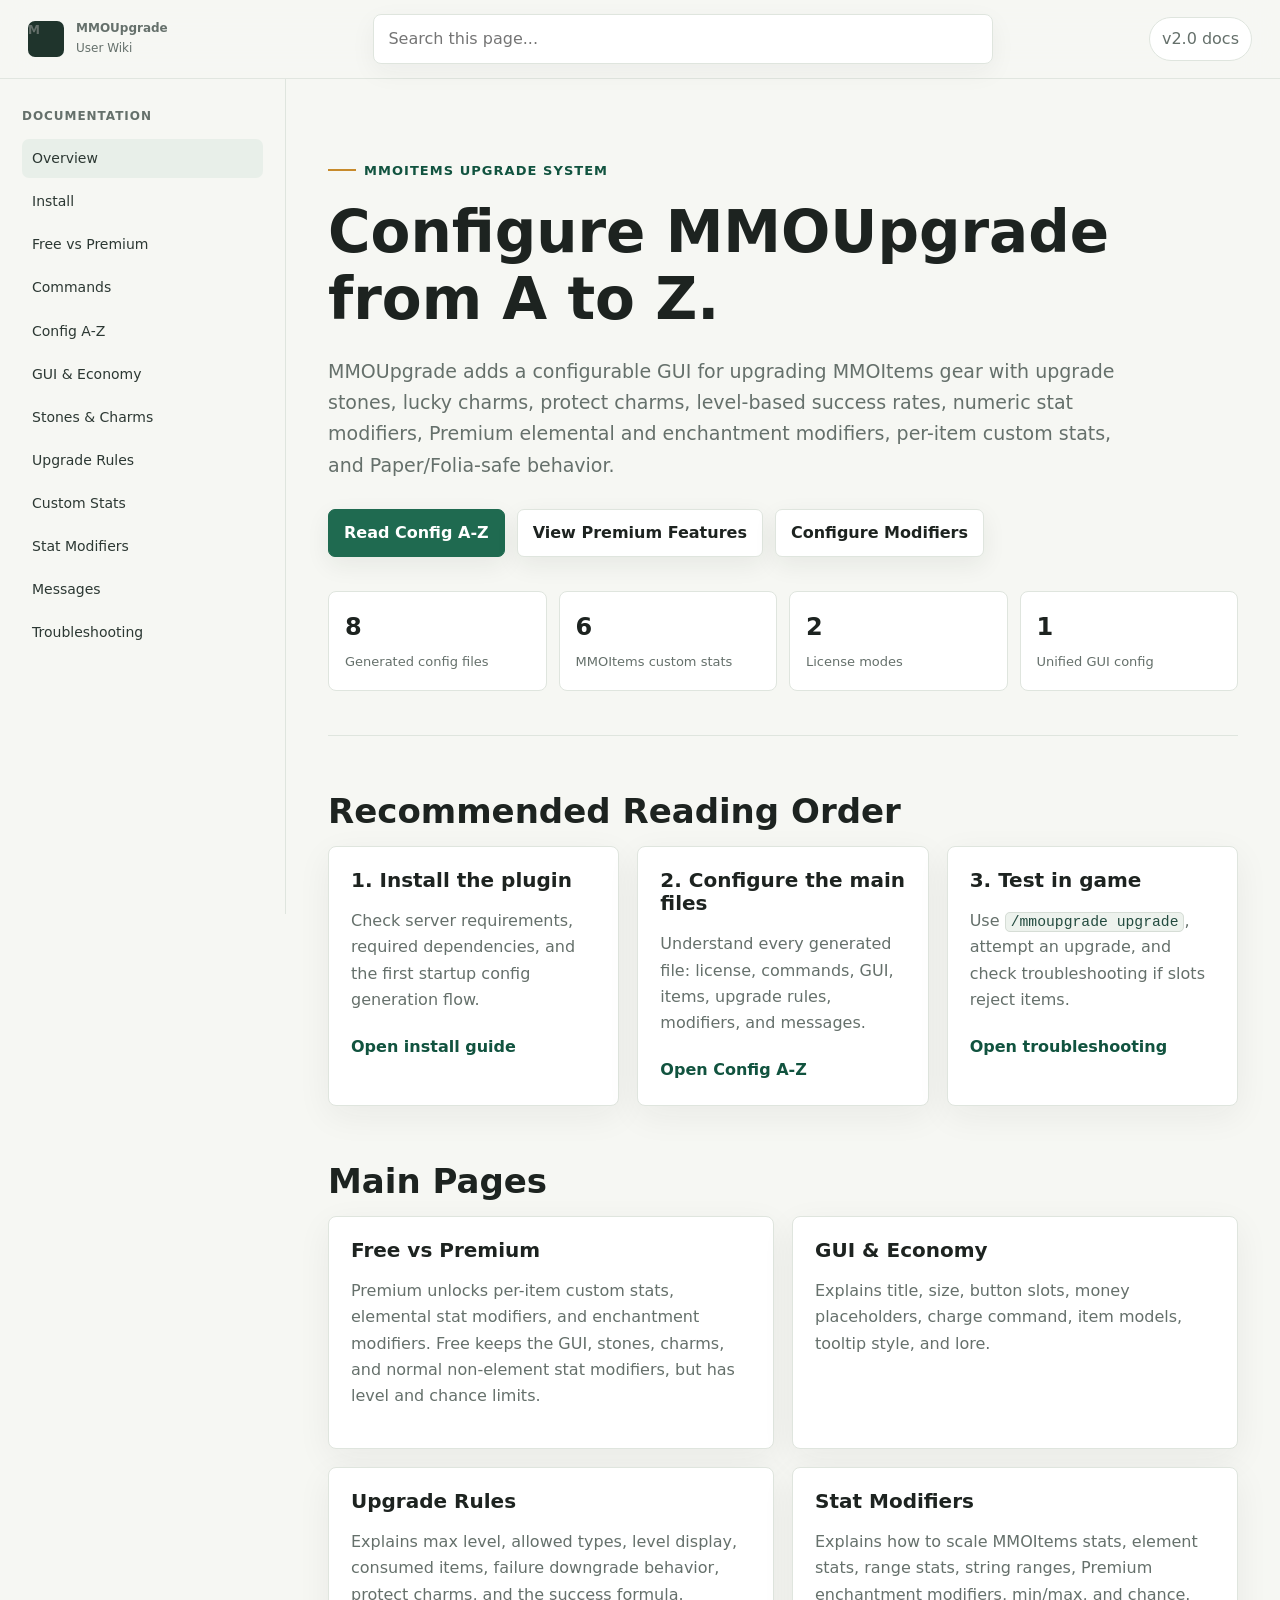
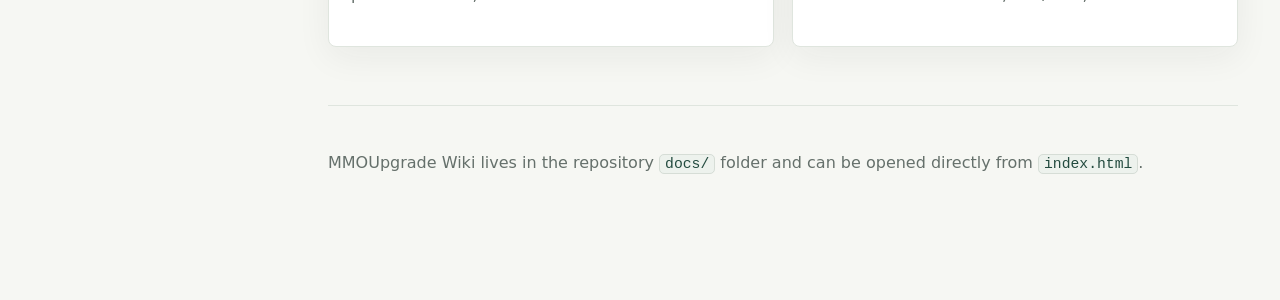
==== commit c8862d61: "Update element" ====
--- a/docs/index.html
+++ b/docs/index.html
@@ -45,7 +45,7 @@
           <h1>Configure MMOUpgrade from A to Z.</h1>
           <p class="lead">
             MMOUpgrade adds a configurable GUI for upgrading MMOItems gear with upgrade stones, lucky charms,
-            protect charms, level-based success rates, stat modifiers, Premium enchantment modifiers,
+            protect charms, level-based success rates, numeric stat modifiers, Premium elemental and enchantment modifiers,
             per-item custom stats, and Paper/Folia-safe behavior.
           </p>
           <div class="hero-actions">
@@ -86,10 +86,10 @@
         <section id="features" class="section" data-search-section>
           <h2>Main Pages</h2>
           <div class="grid two">
-            <article class="card"><h3>Free vs Premium</h3><p>Premium unlocks per-item custom stats and enchantment modifiers. Free keeps the GUI, stones, charms, and normal stat modifiers, but has level and chance limits.</p></article>
+            <article class="card"><h3>Free vs Premium</h3><p>Premium unlocks per-item custom stats, elemental stat modifiers, and enchantment modifiers. Free keeps the GUI, stones, charms, and normal non-element stat modifiers, but has level and chance limits.</p></article>
             <article class="card"><h3>GUI & Economy</h3><p>Explains title, size, button slots, money placeholders, charge command, item models, tooltip style, and lore.</p></article>
             <article class="card"><h3>Upgrade Rules</h3><p>Explains max level, allowed types, level display, consumed items, failure downgrade behavior, protect charms, and the success formula.</p></article>
-            <article class="card"><h3>Stat Modifiers</h3><p>Explains how to scale MMOItems stats, range stats, string ranges, Premium enchantment modifiers, min/max, and chance.</p></article>
+            <article class="card"><h3>Stat Modifiers</h3><p>Explains how to scale MMOItems stats, element stats, range stats, string ranges, Premium enchantment modifiers, min/max, and chance.</p></article>
           </div>
         </section>
 
--- a/docs/styles.css
+++ b/docs/styles.css
@@ -387,17 +387,20 @@
 
 .flow li {
   counter-increment: flow;
-  display: grid;
-  grid-template-columns: 38px 1fr;
-  gap: 12px;
-  border: 1px solid var(--line);
-  border-radius: var(--radius);
-  background: var(--paper);
-  padding: 14px;
+  position: relative;
+  display: block;
+  border: 1px solid var(--line);
+  border-radius: var(--radius);
+  background: var(--paper);
+  min-height: 58px;
+  padding: 14px 14px 14px 64px;
 }
 
 .flow li::before {
   content: counter(flow);
+  position: absolute;
+  left: 14px;
+  top: 14px;
   display: grid;
   place-items: center;
   width: 30px;
